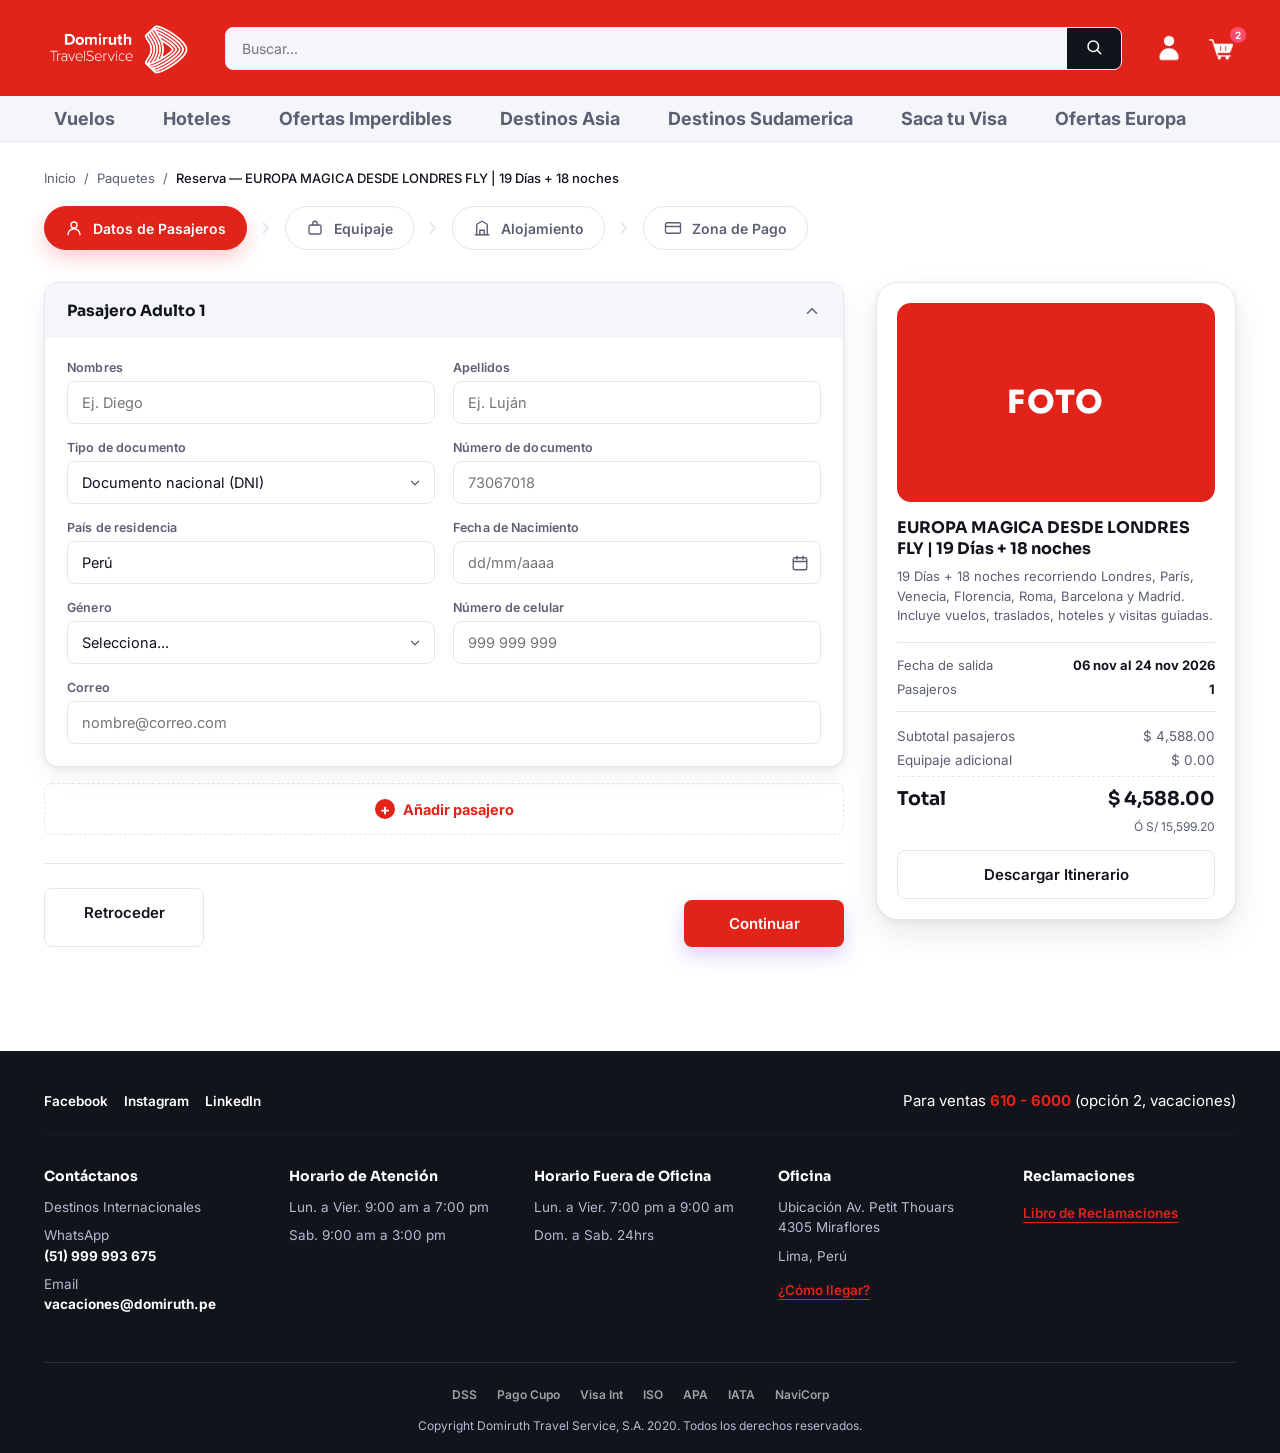
==== reserva.html @ 1df02841 "Actualización del diseño de paquetes" ====
<!DOCTYPE html>
<html lang="es">
<head>
<meta charset="UTF-8">
<meta name="viewport" content="width=device-width, initial-scale=1.0">
<title>Reserva tu viaje | Domiruth Travel Service</title>
<link rel="preconnect" href="https://fonts.googleapis.com">
<link href="https://fonts.googleapis.com/css2?family=Sora:wght@400;600;700;800&family=Inter:wght@400;500;600&family=JetBrains+Mono:wght@400;500;600&display=swap" rel="stylesheet">
<link rel="stylesheet" href="styles.css">
<link rel="stylesheet" href="reserva.css">
</head>
<body>

<!-- ============ HEADER ============ -->
<header class="site-header">

  <div class="header-main">
    <div class="container header-main__inner">
      <a href="index.html" class="logo">
        <img src="img/LOGOS-02.png" alt="Logo">
      </a>
      <div class="search-bar">
        <input type="text" placeholder="Buscar...">
        <button aria-label="Buscar"><svg width="18" height="18" viewBox="0 0 24 24" fill="none"><circle cx="11" cy="11" r="7" stroke="currentColor" stroke-width="2"/><path d="M21 21l-4.3-4.3" stroke="currentColor" stroke-width="2" stroke-linecap="round"/></svg></button>
      </div>
      <button class="mobile-menu-btn" id="mobileMenuBtn"><span></span><span></span><span></span></button>
      <div class="header-actions show-desktop">
        <a href="#" class="header-icon">
          <img src="img/icono-02.png" alt="Ingresar" class="custom-icon">
        </a>
        <a href="#" class="header-icon header-icon--cart">
          <img src="img/icono-03.png" alt="Carrito" class="custom-icon">
          <span class="cart-count" id="headerCartCount">2</span>
        </a>
      </div>
    </div>
  </div>

  <nav class="main-nav" id="mainNav">
    <div class="container main-nav__inner">
      <div class="mobile-only mobile-user-actions">
         <a href="#">Ingresar</a>
         <a href="#">Carrito (2)</a>
      </div>
      <a href="index.html#" class="nav-btn">Vuelos</a>
      <a href="index.html#" class="nav-btn">Hoteles</a>
      <a href="index.html#" class="nav-btn">Ofertas Imperdibles</a>
      <a href="index.html#" class="nav-btn">Destinos Asia</a>
      <a href="index.html#" class="nav-btn">Destinos Sudamerica</a>
      <a href="index.html#" class="nav-btn">Saca tu Visa</a>
      <a href="index.html#" class="nav-btn nav-highlight">Ofertas Europa</a>
    </div>
  </nav>
</header>

<main class="container reserva-page">

  <!-- ============ BREADCRUMB ============ -->
  <nav class="breadcrumb" aria-label="Ruta de navegación">
    <a href="index.html">Inicio</a>
    <span>/</span>
    <a href="index.html">Paquetes</a>
    <span>/</span>
    <span class="breadcrumb__current" id="breadcrumbTitle">Reserva tu viaje</span>
  </nav>

  <!-- ============ STEPPER ============ -->
  <div class="reserva-stepper" id="reservaStepper">
    <button class="stepper-item is-active" type="button" data-step="1">
      <span class="stepper-icon">
        <svg viewBox="0 0 24 24" fill="none" stroke="currentColor" stroke-width="1.8" stroke-linecap="round" stroke-linejoin="round"><circle cx="12" cy="8" r="4"></circle><path d="M4 21c0-4.4 3.6-8 8-8s8 3.6 8 8"></path></svg>
      </span>
      <span class="stepper-label">Datos de Pasajeros</span>
    </button>
    <span class="stepper-arrow" aria-hidden="true">
      <svg viewBox="0 0 24 24" fill="none" stroke="currentColor" stroke-width="2.5" stroke-linecap="round" stroke-linejoin="round"><polyline points="9 6 15 12 9 18"></polyline></svg>
    </span>
    <button class="stepper-item" type="button" data-step="2">
      <span class="stepper-icon">
        <svg viewBox="0 0 24 24" fill="none" stroke="currentColor" stroke-width="1.8" stroke-linecap="round" stroke-linejoin="round"><rect x="4" y="8" width="16" height="12" rx="2"></rect><path d="M9 8V6a3 3 0 0 1 6 0v2"></path></svg>
      </span>
      <span class="stepper-label">Equipaje</span>
    </button>
    <span class="stepper-arrow" aria-hidden="true">
      <svg viewBox="0 0 24 24" fill="none" stroke="currentColor" stroke-width="2.5" stroke-linecap="round" stroke-linejoin="round"><polyline points="9 6 15 12 9 18"></polyline></svg>
    </span>
    <button class="stepper-item" type="button" data-step="3">
      <span class="stepper-icon">
        <svg viewBox="0 0 24 24" fill="none" stroke="currentColor" stroke-width="1.8" stroke-linecap="round" stroke-linejoin="round"><path d="M3 21h18"></path><path d="M5 21V7l7-4 7 4v14"></path><path d="M9 21v-6h6v6"></path></svg>
      </span>
      <span class="stepper-label">Alojamiento</span>
    </button>
    <span class="stepper-arrow" aria-hidden="true">
      <svg viewBox="0 0 24 24" fill="none" stroke="currentColor" stroke-width="2.5" stroke-linecap="round" stroke-linejoin="round"><polyline points="9 6 15 12 9 18"></polyline></svg>
    </span>
    <button class="stepper-item" type="button" data-step="4">
      <span class="stepper-icon">
        <svg viewBox="0 0 24 24" fill="none" stroke="currentColor" stroke-width="1.8" stroke-linecap="round" stroke-linejoin="round"><rect x="2" y="5" width="20" height="14" rx="2"></rect><path d="M2 10h20"></path></svg>
      </span>
      <span class="stepper-label">Zona de Pago</span>
    </button>
  </div>

  <!-- ============ CONTENIDO RESERVA ============ -->
  <div class="reserva-layout">

    <!-- ---------- COLUMNA IZQUIERDA: PASOS ---------- -->
    <div class="reserva-main">

      <!-- PASO 1: DATOS DE PASAJEROS -->
      <section class="reserva-step is-active" data-step-panel="1">

        <div class="passenger-list" id="passengerList">
          <!-- Los bloques de pasajero se generan/clonan por JS a partir de esta plantilla -->
          <div class="passenger-accordion is-open" data-passenger-index="1">
            <button class="passenger-accordion__header" type="button" data-passenger-toggle>
              <span class="passenger-accordion__title">Pasajero Adulto 1</span>
              <svg class="passenger-accordion__chevron" width="18" height="18" viewBox="0 0 24 24" fill="none"><path d="M6 9l6 6 6-6" stroke="currentColor" stroke-width="2" stroke-linecap="round" stroke-linejoin="round"/></svg>
            </button>
            <div class="passenger-accordion__body">
              <div class="form-grid">
                <div class="form-field">
                  <label>Nombres</label>
                  <input type="text" name="nombres" placeholder="Ej. Diego" required>
                </div>
                <div class="form-field">
                  <label>Apellidos</label>
                  <input type="text" name="apellidos" placeholder="Ej. Luján" required>
                </div>
                <div class="form-field">
                  <label>Tipo de documento</label>
                  <select name="tipoDocumento">
                    <option value="dni">Documento nacional (DNI)</option>
                    <option value="ce">Carné de extranjería</option>
                    <option value="pasaporte">Pasaporte</option>
                  </select>
                </div>
                <div class="form-field">
                  <label>Número de documento</label>
                  <input type="text" name="numeroDocumento" placeholder="73067018" required>
                </div>
                <div class="form-field">
                  <label>País de residencia</label>
                  <input type="text" name="paisResidencia" placeholder="Perú" value="Perú" required>
                </div>
                <div class="form-field form-field--date">
                  <label>Fecha de Nacimiento</label>
                  <div class="date-input-wrap" data-datepicker>
                    <input type="text" name="fechaNacimiento" class="date-input" placeholder="dd/mm/aaaa" autocomplete="off" readonly>
                    <button type="button" class="date-input__icon" aria-label="Abrir calendario">
                      <svg viewBox="0 0 24 24" fill="none" stroke="currentColor" stroke-width="1.8" stroke-linecap="round" stroke-linejoin="round"><rect x="3" y="5" width="18" height="16" rx="2"></rect><line x1="16" y1="3" x2="16" y2="7"></line><line x1="8" y1="3" x2="8" y2="7"></line><line x1="3" y1="10" x2="21" y2="10"></line></svg>
                    </button>
                  </div>
                </div>
                <div class="form-field">
                  <label>Género</label>
                  <select name="genero">
                    <option value="">Selecciona...</option>
                    <option value="hombre">Hombre</option>
                    <option value="mujer">Mujer</option>
                  </select>
                </div>
                <div class="form-field">
                  <label>Número de celular</label>
                  <input type="tel" name="celular" placeholder="999 999 999">
                </div>
                <div class="form-field form-field--full">
                  <label>Correo</label>
                  <input type="email" name="correo" placeholder="nombre@correo.com" required>
                </div>
              </div>
            </div>
          </div>
        </div>

        <button class="add-passenger-btn" type="button" id="addPassengerBtn">
          <span class="add-passenger-btn__icon">+</span> Añadir pasajero
        </button>

        <div class="reserva-actions">
          <a href="index.html" class="btn btn--outline" id="step1Back">Retroceder</a>
          <button class="btn btn--secondary" type="button" data-go-next="2">Continuar</button>
        </div>
      </section>

      <!-- PASO 2: EQUIPAJE -->
      <section class="reserva-step" data-step-panel="2">
        <p class="step-intro">Elige el equipaje que llevará cada pasajero. Puedes seleccionar una sola opción por pasajero.</p>

        <div class="luggage-tabs" id="luggageTabs"></div>

        <div class="luggage-grid" id="luggageGrid">
          <button class="luggage-card" type="button" data-luggage-id="mano" data-price="0">
            <span class="luggage-card__icon">
              <svg viewBox="0 0 24 24" fill="none" stroke="currentColor" stroke-width="1.6" stroke-linecap="round" stroke-linejoin="round"><rect x="6" y="8" width="12" height="13" rx="1.5"></rect><path d="M9.5 8V6a2.5 2.5 0 0 1 5 0v2"></path><line x1="10" y1="12" x2="10" y2="17"></line><line x1="14" y1="12" x2="14" y2="17"></line></svg>
            </span>
            <span class="luggage-card__title">Equipaje 1<br>Personal</span>
            <span class="luggage-card__desc">1 bolso o mochila pequeña · 40x30x15 cm · debajo del asiento</span>
            <span class="luggage-card__price">Incluido</span>
            <span class="luggage-card__cta">Seleccionar</span>
          </button>

          <button class="luggage-card" type="button" data-luggage-id="cabina" data-price="45">
            <span class="luggage-card__icon">
              <svg viewBox="0 0 24 24" fill="none" stroke="currentColor" stroke-width="1.6" stroke-linecap="round" stroke-linejoin="round"><rect x="5" y="6" width="14" height="16" rx="2"></rect><path d="M9 6V4.5A1.5 1.5 0 0 1 10.5 3h3A1.5 1.5 0 0 1 15 4.5V6"></path><line x1="5" y1="12" x2="19" y2="12"></line></svg>
            </span>
            <span class="luggage-card__title">Equipaje 2<br>En cabina</span>
            <span class="luggage-card__desc">1 maleta de cabina · hasta 8 kg · 55x35x25 cm</span>
            <span class="luggage-card__price">USD 45.00</span>
            <span class="luggage-card__cta">Seleccionar</span>
          </button>

          <button class="luggage-card" type="button" data-luggage-id="facturado" data-price="80">
            <span class="luggage-card__icon">
              <svg viewBox="0 0 24 24" fill="none" stroke="currentColor" stroke-width="1.6" stroke-linecap="round" stroke-linejoin="round"><rect x="4" y="7" width="16" height="15" rx="2"></rect><path d="M9 7V5a2 2 0 0 1 2-2h2a2 2 0 0 1 2 2v2"></path><line x1="4" y1="13" x2="20" y2="13"></line><line x1="10" y1="16" x2="14" y2="16"></line></svg>
            </span>
            <span class="luggage-card__title">Equipaje 3<br>Facturado</span>
            <span class="luggage-card__desc">1 maleta facturada · hasta 23 kg</span>
            <span class="luggage-card__price">USD 80.00</span>
            <span class="luggage-card__cta">Seleccionar</span>
          </button>
        </div>

        <div class="reserva-actions">
          <button class="btn btn--outline" type="button" data-go-next="1">Retroceder</button>
          <button class="btn btn--secondary" type="button" data-go-next="3">Continuar</button>
        </div>
      </section>

      <!-- PASO 3: ALOJAMIENTO -->
      <section class="reserva-step" data-step-panel="3">
        <p class="step-intro">Alojamiento incluido en tu paquete. Estos son los hoteles previstos para tu itinerario.</p>

        <div class="hotel-tabs" id="hotelTabs">
          <button class="hotel-tab is-active" type="button" data-hotel-tab="espana">España</button>
          <button class="hotel-tab" type="button" data-hotel-tab="francia">Francia</button>
        </div>

        <div class="hotel-grid" data-hotel-panel="espana">
          <article class="hotel-card">
            <div class="hotel-card__img"><img src="img/PAQUETE/Londres.jpg" alt="Hotel Encanto Londres" onerror="this.style.display='none'"></div>
            <div class="hotel-card__body">
              <span class="badge badge--oc">BARCELONA</span>
              <p class="hotel-card__stars">Hotel ✰✰✰✰</p>
              <h4>Hotel Encanto Londres</h4>
              <p>Ubicación céntrica cerca de las principales estaciones, ideal para moverse a pie por la ciudad.</p>
              <span class="hotel-card__nights">4 días y 3 noches</span>
            </div>
          </article>
          <article class="hotel-card">
            <div class="hotel-card__img"><img src="img/PAQUETE/paris.jpg" alt="Hotel Encanto París" onerror="this.style.display='none'"></div>
            <div class="hotel-card__body">
              <span class="badge badge--oc">MADRID</span>
              <p class="hotel-card__stars">Hotel ✰✰✰✰</p>
              <h4>Hotel Encanto París</h4>
              <p>A pocos minutos del Sena, con atención personalizada y ambiente clásico parisino.</p>
              <span class="hotel-card__nights">4 días y 3 noches</span>
            </div>
          </article>
          <article class="hotel-card">
            <div class="hotel-card__img"><img src="img/PAQUETE/venecia.jpg" alt="Hotel Encanto Venecia" onerror="this.style.display='none'"></div>
            <div class="hotel-card__body">
              <span class="badge badge--oc">FLORENCIA</span>
              <p class="hotel-card__stars">Hotel ✰✰✰✰</p>
              <h4>Hotel Encanto Venecia</h4>
              <p>Alojamiento con encanto veneciano, próximo a los principales canales y vaporettos.</p>
              <span class="hotel-card__nights">4 días y 3 noches</span>
            </div>
          </article>
          <article class="hotel-card">
            <div class="hotel-card__img"><img src="img/PAQUETE/roma.jpg" alt="Hotel Encanto Roma" onerror="this.style.display='none'"></div>
            <div class="hotel-card__body">
              <span class="badge badge--oc">PALMAS</span>
              <p class="hotel-card__stars">Hotel ✰✰✰✰</p>
              <h4>Hotel Encanto Roma</h4>
              <p>Ubicación céntrica cercana a los sitios históricos, con atención cálida y personalizada.</p>
              <span class="hotel-card__nights">4 días y 3 noches</span>
            </div>
          </article>
        </div>

        <div class="hotel-grid" data-hotel-panel="francia" hidden>
          <article class="hotel-card">
            <div class="hotel-card__img"><img src="img/PAQUETE/Londres3.jpg" alt="Hotel Superior Londres" onerror="this.style.display='none'"></div>
            <div class="hotel-card__body">
              <span class="badge badge--teal">PARIS</span>
              <p class="hotel-card__stars">Hotel ✰✰✰✰</p>
              <h4>Hotel Superior Londres</h4>
              <p>Hotel boutique con mejores vistas y comodidades superiores en el centro de la ciudad.</p>
              <span class="hotel-card__nights">4 días y 3 noches</span>
            </div>
          </article>
          <article class="hotel-card">
            <div class="hotel-card__img"><img src="img/PAQUETE/paris2.jpg" alt="Hotel Superior París" onerror="this.style.display='none'"></div>
            <div class="hotel-card__body">
              <span class="badge badge--teal">PARIS</span>
              <p class="hotel-card__stars">Hotel ✰✰✰✰</p>
              <h4>Hotel Superior París</h4>
              <p>Mayores comodidades y ubicación privilegiada cerca de los principales atractivos.</p>
              <span class="hotel-card__nights">4 días y 3 noches</span>
            </div>
          </article>
          <article class="hotel-card">
            <div class="hotel-card__img"><img src="img/PAQUETE/venecia-2.jpg" alt="Hotel Superior Venecia" onerror="this.style.display='none'"></div>
            <div class="hotel-card__body">
              <span class="badge badge--teal">PARIS</span>
              <p class="hotel-card__stars">Hotel ✰✰✰✰</p>
              <h4>Hotel Superior Venecia</h4>
              <p>Hotel boutique de 4-5 estrellas con vistas privilegiadas sobre los canales.</p>
              <span class="hotel-card__nights">4 días y 3 noches</span>
            </div>
          </article>
          <article class="hotel-card">
            <div class="hotel-card__img"><img src="img/PAQUETE/roma2.jpg" alt="Hotel Superior Roma" onerror="this.style.display='none'"></div>
            <div class="hotel-card__body">
              <span class="badge badge--teal">PARIS</span>
              <p class="hotel-card__stars">Hotel ✰✰✰✰</p>
              <h4>Hotel Superior Roma</h4>
              <p>Comodidades superiores y excelente ubicación cerca de los sitios más emblemáticos.</p>
              <span class="hotel-card__nights">4 días y 3 noches</span>
            </div>
          </article>
        </div>

        <div class="reserva-actions">
          <button class="btn btn--outline" type="button" data-go-next="2">Retroceder</button>
          <button class="btn btn--secondary" type="button" data-go-next="4">Continuar</button>
        </div>
      </section>

      <!-- PASO 4: ZONA DE PAGO -->
      <section class="reserva-step" data-step-panel="4">

        <div class="billing-box">
          <h3 class="pago-section__title">
            <svg viewBox="0 0 24 24" fill="none" stroke="currentColor" stroke-width="1.6" stroke-linecap="round" stroke-linejoin="round"><path d="M7 3h8l5 5v13H7z"></path><path d="M15 3v5h5"></path><line x1="9" y1="13" x2="17" y2="13"></line><line x1="9" y1="17" x2="14" y2="17"></line></svg>
            Facturación e impuestos
          </h3>

          <label class="billing-option is-active" data-billing-option="boleta">
            <span class="billing-option__head">
              <span class="billing-option__radio"></span>
              <input type="radio" name="billing" value="boleta" checked>
              <strong>Boleta</strong>
            </span>
            <span class="billing-option__fields">
              <span class="form-field">
                <label>Tipo de documento</label>
                <select name="boletaTipoDoc">
                  <option value="dni">DNI</option>
                  <option value="ce">Carné de extranjería</option>
                </select>
              </span>
              <span class="form-field">
                <label>DNI</label>
                <input type="text" name="boletaDni" placeholder="73067018">
              </span>
            </span>
          </label>

          <label class="billing-option" data-billing-option="factura">
            <span class="billing-option__head">
              <span class="billing-option__radio"></span>
              <input type="radio" name="billing" value="factura">
              <strong>Factura</strong>
            </span>
            <span class="billing-option__fields">
              <span class="form-field">
                <label>RUC</label>
                <input type="text" name="ruc" placeholder="20123456789">
              </span>
              <span class="form-field">
                <label>Nombre de la empresa</label>
                <input type="text" name="razonSocial" placeholder="Nombre de la empresa">
              </span>
            </span>
          </label>
        </div>

        <div class="card-box">
          <h3 class="pago-section__title">
            <svg viewBox="0 0 24 24" fill="none" stroke="currentColor" stroke-width="1.6" stroke-linecap="round" stroke-linejoin="round"><rect x="2" y="5" width="20" height="14" rx="2"></rect><path d="M2 10h20"></path></svg>
            Datos de la tarjeta
          </h3>
          <div class="card-box__notice">
            <svg viewBox="0 0 24 24" fill="none" stroke="currentColor" stroke-width="1.8"><circle cx="12" cy="12" r="9"></circle><line x1="12" y1="11" x2="12" y2="16"></line><circle cx="12" cy="8" r="0.6" fill="currentColor"></circle></svg>
            <span>Activa compras por internet en la app de tu banco o llamando al teléfono que está en la tarjeta.</span>
          </div>

          <div class="form-field">
            <label>Número de tarjeta</label>
            <div class="card-number-wrap">
              <input type="text" name="numeroTarjeta" placeholder="0000 0000 0000 0000" inputmode="numeric" maxlength="19">
              <svg viewBox="0 0 24 24" fill="none" stroke="currentColor" stroke-width="1.6"><rect x="2" y="5" width="20" height="14" rx="2"></rect><line x1="2" y1="10" x2="22" y2="10"></line></svg>
            </div>
          </div>
          <div class="form-field">
            <label>Nombre del titular</label>
            <input type="text" name="nombreTitular" placeholder="Ej.: María López">
            <span class="field-hint">Como aparece en la tarjeta.</span>
          </div>
          <div class="form-grid form-grid--2">
            <div class="form-field">
              <label>Vencimiento</label>
              <input type="text" name="vencimiento" placeholder="MM/AA" maxlength="5">
            </div>
            <div class="form-field">
              <label>Código de seguridad</label>
              <input type="text" name="cvv" placeholder="000" inputmode="numeric" maxlength="4">
            </div>
          </div>
          <div class="form-field">
            <label>Documento del titular</label>
            <div class="doc-titular-wrap">
              <select name="docTitularTipo">
                <option value="dni">DNI</option>
                <option value="ce">CE</option>
                <option value="pasaporte">Pasaporte</option>
              </select>
              <input type="text" name="docTitularNumero" placeholder="00.000.000">
            </div>
          </div>
        </div>

        <div class="reserva-actions">
          <button class="btn btn--outline" type="button" data-go-next="3">Retroceder</button>
          <button class="btn btn--secondary" type="button" id="payBtn">Pagar</button>
        </div>
      </section>

    </div>

    <!-- ---------- COLUMNA DERECHA: RESUMEN ---------- -->
    <aside class="reserva-summary">
      <div class="summary-card" id="summaryCard">

        <!-- Este botón sólo es visible en móvil (ver reserva.css). En escritorio el resumen se ve siempre completo. -->
        <button class="package-details__toggle" type="button" id="packageDetailsToggle" aria-expanded="false" aria-controls="packageDetailsBody">
          <span>Detalles del paquete</span>
          <svg class="package-details__chevron" width="16" height="16" viewBox="0 0 24 24" fill="none"><path d="M6 9l6 6 6-6" stroke="currentColor" stroke-width="2.4" stroke-linecap="round" stroke-linejoin="round"/></svg>
        </button>

        <div class="package-details__body" id="packageDetailsBody">
          <div class="summary-card__img" id="summaryImg">FOTO</div>
          <h3 class="summary-card__title" id="summaryTitle">EUROPA MAGICA DESDE LONDRES FLY</h3>
          <p class="summary-card__desc">19 Días + 18 noches recorriendo Londres, París, Venecia, Florencia, Roma, Barcelona y Madrid. Incluye vuelos, traslados, hoteles y visitas guiadas.</p>

          <ul class="summary-card__meta">
            <li><span>Fecha de salida</span><strong id="summaryDates">06 nov al 24 nov 2026</strong></li>
            <li><span>Pasajeros</span><strong id="summaryPax">1</strong></li>
          </ul>

          <div class="summary-card__price">
            <div class="summary-card__row">
              <span>Subtotal pasajeros</span>
              <span id="summarySubtotal">$ 4,588.00</span>
            </div>
            <div class="summary-card__row" id="summaryLuggageRow" hidden>
              <span>Equipaje adicional</span>
              <span id="summaryLuggage">$ 0.00</span>
            </div>
            <div class="summary-card__row summary-card__row--total">
              <span>Total</span>
              <span id="summaryTotal">$ 4,588.00</span>
            </div>
            <p class="summary-card__note">Ó S/ <span id="summaryTotalPEN">15,599.20</span></p>
          </div>

          <button class="btn btn--outline btn--full" type="button" id="downloadItineraryBtn">Descargar Itinerario</button>
        </div>
      </div>
    </aside>
  </div>

</main>

<!-- ============ FOOTER ============ -->
<footer class="site-footer">
</footer>
<footer class="site-footer domiruth-footer">
  <div class="container">

    <div class="domiruth-footer__top">
      <div class="domiruth-footer__social">
        <a href="#">Facebook</a>
        <a href="#">Instagram</a>
        <a href="#">LinkedIn</a>
      </div>
      <div class="domiruth-footer__sales">
        Para ventas <strong>610 - 6000</strong> (opción 2, vacaciones)
      </div>
    </div>

    <div class="domiruth-footer__grid">
      <div class="domiruth-col">
        <h4>Contáctanos</h4>
        <p>Destinos Internacionales</p>
        <p>WhatsApp<br><strong>(51) 999 993 675</strong></p>
        <p>Email<br><strong>vacaciones@domiruth.pe</strong></p>
      </div>

      <div class="domiruth-col">
        <h4>Horario de Atención</h4>
        <p>Lun. a Vier. 9:00 am a 7:00 pm</p>
        <p>Sab. 9:00 am a 3:00 pm</p>
      </div>

      <div class="domiruth-col">
        <h4>Horario Fuera de Oficina</h4>
        <p>Lun. a Vier. 7:00 pm a 9:00 am</p>
        <p>Dom. a Sab. 24hrs</p>
      </div>

      <div class="domiruth-col">
        <h4>Oficina</h4>
        <p>Ubicación Av. Petit Thouars 4305 Miraflores</p>
        <p>Lima, Perú</p>
        <a href="#" class="domiruth-link">¿Cómo llegar?</a>
      </div>

      <div class="domiruth-col">
        <h4>Reclamaciones</h4>
        <a href="#" class="domiruth-link">Libro de Reclamaciones</a>
      </div>
    </div>

    <div class="domiruth-footer__bottom">
      <div class="domiruth-brands">
        <span>DSS</span>
        <span>Pago Cupo</span>
        <span>Visa Int</span>
        <span>ISO</span>
        <span>APA</span>
        <span>IATA</span>
        <span>NaviCorp</span>
      </div>
      <p class="domiruth-copy">Copyright Domiruth Travel Service, S.A. 2020. Todos los derechos reservados.</p>
    </div>
  </div>
</footer>

<!-- ============ MODAL DE ÉXITO ============ -->
<div class="success-modal-overlay" id="successModalOverlay">
  <div class="success-modal" role="dialog" aria-modal="true" aria-labelledby="successModalTitle">
    <div class="success-modal__icon">
      <svg viewBox="0 0 24 24" fill="none" stroke="currentColor" stroke-width="2.2" stroke-linecap="round" stroke-linejoin="round"><circle cx="12" cy="12" r="10"></circle><polyline points="8 12.5 11 15.5 16 9"></polyline></svg>
    </div>
    <h3 id="successModalTitle">¡Reserva realizada con éxito!</h3>
    <p>Hemos recibido tu solicitud de reserva correctamente. En breve recibirás un correo con el resumen de tu compra y los siguientes pasos.</p>
    <button class="btn btn--secondary" type="button" id="successModalClose">Volver al inicio</button>
  </div>
</div>

<script src="reserva.js"></script>
</body>
</html>
---- styles.css ----
/* =========================================================
   TOKENS
   ========================================================= */
:root{
  --bg:            #FFFFFF;
  --bg-soft:       #F5F6FA;
  --bg-soft-2:     #EEF0FA;
  --ink:           #12141C;
  --ink-soft:      #5B5F72;
  --line:          #E5E7EF;
  --accent:        #E2231A;   /* violeta eléctrico — precio, CTA, acentos */
  --accent-dark:   #c21d14;
  --accent-soft:   #EFECFE;
  --teal:          #00C2A8;   /* stock / éxito */
  --teal-soft:     #E2F9F5;
  --coral:         #FF4D6D;   /* descuentos / badges */

  --font-display: 'Sora', sans-serif;
  --font-body:    'Inter', sans-serif;
  --font-mono:    'JetBrains Mono', monospace;

  --radius-sm: 8px;
  --radius-md: 14px;
  --radius-lg: 22px;
  --shadow-card: 0 1px 2px rgba(18,20,28,.04), 0 8px 24px rgba(18,20,28,.06);
  @font-face {
  font-family: 'Proxima Nova';
  src: url('fonts/ProximaNova-Bold.woff2') format('woff2'),
       url('fonts/ProximaNova-Bold.woff') format('woff');
  font-weight: 700; /* 700 equivale a Bold */
  font-style: normal;
  font-display: swap;
}
}

*{ box-sizing: border-box; }
html { 
  scroll-behavior: smooth; 
  overflow-x: hidden; 
}
body {
  margin: 0;
  padding: 0;
  width: 100%;
  overflow-x: hidden;
  font-family: var(--font-body);
  color: var(--ink);
  background: var(--bg);
  -webkit-font-smoothing: antialiased;
}
img{ max-width:100%; display:block; }
a{ color:inherit; text-decoration:none; }
button{ font-family:inherit; cursor:pointer; }

.container{
  width:100%;
  max-width: 1240px;
  margin: 0 auto;
  padding: 0 24px;
}

:focus-visible{
  outline: 2px solid var(--accent);
  outline-offset: 2px;
}

.section-title{
  font-family: var(--font-display);
  font-weight: 700;
  font-size: clamp(22px, 2.4vw, 28px);
  margin: 0 0 24px;
  letter-spacing: -0.01em;
}

.btn{
  border: none;
  border-radius: var(--radius-sm);
  padding: 14px 22px;
  font-weight: 600;
  font-size: 15px;
  transition: transform .15s ease, background .15s ease, box-shadow .15s ease;
}
.btn:active{ transform: translateY(1px); }
.btn--full{ width:100%; }
.btn--primary{
  background: var(--ink);
  color:#fff;
}
.btn--primary:hover{ background:#000; }
.btn--secondary{
  background: var(--accent);
  color:#fff;
  margin-top: 12px;
  box-shadow: 0 8px 20px rgba(108,92,231,.28);
}
.btn--secondary:hover{ background: var(--accent-dark); }
.btn--outline{
  background: #fff;
  color: var(--ink);
  border: 1.5px solid var(--line);
}
.btn--outline:hover{ border-color: var(--accent); color: var(--accent); }

/* =========================================================
   HEADER
   ========================================================= */
.header-top{
  background: var(--ink);
  color: #C9CBE0;
  font-size: 12.5px;
}
.header-top__inner{
  display:flex; justify-content:space-between;
  padding: 8px 24px;
}
.header-top__inner strong{ color:#fff; }

.header-main{
  background-color: var(--accent); 
  border-bottom: none; }
.header-main__inner{
  display:flex; align-items:center; gap: 32px;
  padding: 18px 24px;
}
.logo{ display:flex; align-items:center; gap:8px; flex-shrink:0; }
.logo img {
  height: 60px; /* Aumenta este número a 40px, 45px o 50px hasta que tenga el tamaño que te guste */
  width: auto;  /* Esto asegura que la proporción se mantenga bien */
}
.logo__text{
  font-family: var(--font-display);
  font-weight: 700;
  font-size: 22px;
  color: var(--ink);
}
.logo__text em{ color: var(--accent); font-style: normal; }

.search-bar{
  flex:1;
  display:flex;
  background: var(--bg-soft);
  border-radius: var(--radius-sm);
  border: 1px solid var(--line);
  overflow:hidden;
}
.search-bar input{
  flex:1; border:none; background:transparent;
  padding: 12px 16px; font-size: 14px; font-family: inherit; color: var(--ink);
}
.search-bar input:focus{ outline:none; }
.search-bar button{
  background: var(--ink); color:#fff; border:none;
  padding: 0 18px;
}

.header-actions{ display:flex; align-items:center; gap: 22px; flex-shrink:0; }
.header-icon{
  display: flex; flex-direction: column; align-items: center; gap: 2px;
  font-size: 11.5px; color: #ffffff; 
  font-weight: 500;
  position: relative;
}
.header-icon:hover{ color: #ffffff; 
  opacity: 0.8; }
.header-icon--cart .cart-count{
  position:absolute; top:-6px; right:-10px;
  background: var(--coral); color:#fff;
  font-size: 10px; font-weight:700;
  width:16px; height:16px; border-radius:50%;
  display:flex; align-items:center; justify-content:center;
}

.main-nav{ 
  background: var(--bg-soft); /* Puedes cambiarlo a #ffffff si lo quieres totalmente blanco */
  border-bottom: 1px solid var(--line);
}
.main-nav__inner{
  display: flex; gap: 28px; padding: 12px 24px;
  font-size: 13.5px; font-weight: 600; 
  color: var(--ink-soft); /* Restauramos el color gris oscuro del texto */
  overflow-x: auto;
}
.main-nav__inner a:hover{ 
  color: var(--accent); /* Al pasar el mouse se vuelve rojo */
  opacity: 1;
}
.nav-highlight{ color: var(--coral) !important; }

/* Tamaño y ajuste de los nuevos iconos de imagen */
.custom-icon {
  width: 30px;  /* Ajusta este valor si quieres los iconos más grandes o pequeños */
  height: 30px;
  object-fit: contain;
}

/* Reposicionar la burbuja roja del carrito para que encaje con la imagen */
.header-icon--cart .cart-count {
  position: absolute;
  top: -6px; 
  right: -10px;
}

/* =========================================================
   BREADCRUMB
   ========================================================= */
.breadcrumb{
  display:flex; gap:8px; align-items:center;
  font-size: 13px; color: var(--ink-soft);
  margin: 20px 0;
  flex-wrap: wrap;
}
.breadcrumb a:hover{ color: var(--accent); }
.breadcrumb__current{ color: var(--ink); font-weight:500; }

/* =========================================================
   PRODUCTO PRINCIPAL
   ========================================================= */
.product{
  display:grid;
  grid-template-columns: 88px 1fr 460px;
  gap: 20px;
  margin-bottom: 40px;
}
.product__gallery{ display:contents; }

.gallery-thumbs-wrapper {
  display: flex;
  flex-direction: column;
  height: 650px; /* Controla la altura total de la zona izquierda */
  position: relative;
}

.gallery-thumbs {
  display: flex;
  flex-direction: column;
  gap: 10px;
  overflow-y: auto;
  scroll-behavior: smooth;
  scrollbar-width: none; /* Oculta scrollbar en Firefox */
  -ms-overflow-style: none; /* Oculta scrollbar en IE/Edge */
  padding: 38px 0; /* Espacio para que las flechas no tapen las fotos */
  flex: 1;
}
.gallery-thumbs::-webkit-scrollbar {
  display: none; /* Oculta scrollbar en Chrome/Safari */
}

.thumb {
  border: 1.5px solid var(--line);
  border-radius: var(--radius-sm);
  padding: 4px;
  background: #fff;
  overflow: hidden;
  flex-shrink: 0; /* Evita que las fotos se aplasten al haber muchas */
}
.thumb img { aspect-ratio: 1/1; object-fit: cover; border-radius: 6px; }
.thumb.is-active,
.thumb:hover { border-color: var(--accent); }

/* Estilo de las flechas de navegación */
.thumb-nav {
  position: absolute;
  left: 0; right: 0;
  height: 32px;
  background: rgba(255, 255, 255, 0.95);
  border: 1px solid var(--line);
  border-radius: var(--radius-sm);
  color: var(--ink-soft);
  display: flex; align-items: center; justify-content: center;
  z-index: 10;
  box-shadow: 0 4px 6px -1px rgba(0,0,0,0.05);
}
.thumb-nav:hover { color: var(--accent); border-color: var(--accent); background: #fff; }
.thumb-nav svg { width: 18px; height: 18px; }
.thumb-nav--up { top: 0; }
.thumb-nav--down { bottom: 0; }

.gallery-main {
  position: relative;
  background: var(--bg-soft);
  border-radius: var(--radius-lg);
  display: flex; 
  align-items: center; 
  justify-content: center;
  overflow: hidden;
  height: 650px; /* Reducimos y fijamos la altura de la imagen grande */
  cursor: zoom-in;
}

.gallery-main img {
  width: 100%;
  height: 100%;
  object-fit: cover; /* Hace que la imagen llene todo el espacio sin deformarse */
  transition: transform 0.1s ease-out; /* Transición suave para el zoom */
  transform-origin: center center;
}

/* Evitamos que el botón del zoom bloquee el movimiento del ratón */
.gallery-zoom {
  position: absolute; 
  top: 16px; 
  right: 16px;
  width: 36px; height: 36px; 
  border-radius: 50%;
  background: #fff; border: 1px solid var(--line);
  display: flex; align-items: center; justify-content: center;
  color: var(--ink-soft);
  pointer-events: none; /* Añadimos esto para que el hover pase a través del botón */
  z-index: 10;
}
.badge{
  position:absolute; top:18px; left:18px;
  font-family: var(--font-mono);
  font-size: 11px; font-weight:600; letter-spacing:.04em;
  padding: 6px 10px; border-radius: 999px;
  color:#fff;
}
.badge--oc{ background: var(--accent); }
.gallery-zoom{
  position:absolute; top:16px; right:16px;
  width:36px; height:36px; border-radius:50%;
  background:#fff; border:1px solid var(--line);
  display:flex; align-items:center; justify-content:center;
  color: var(--ink-soft);
}
.gallery-zoom:hover{ color: var(--accent); border-color: var(--accent); }

.product__info{ min-width:0; }
.product__brand{
  color: var(--accent); font-weight:600; font-size:13px;
  text-transform: uppercase; letter-spacing:.05em;
  margin: 0 0 6px;
}
.product__title{
  font-family: var(--font-display);
  font-size: clamp(20px, 2.4vw, 25px);
  line-height:1.3;
  margin: 0 0 12px;
  letter-spacing: -0.01em;
}
.product__meta{
  display:flex; align-items:center; gap:10px;
  font-size: 16px; color: var(--ink-soft);
  margin-bottom: 18px;
}
.stars{ color: #FFB100; letter-spacing:1px; }
.product__reviews-link:hover{ color: var(--accent); }
.divider-dot{ width:3px; height:3px; border-radius:50%; background: var(--line); }

.price-box{
  background: var(--bg-soft);
  border: 2px solid var(--line);
  border-radius: var(--radius-md);
  padding: 18px 20px;
  margin-bottom: 16px;
}
.price-box__cols{
  display:flex;
  align-items:stretch;
}
.price-box__col{
  flex: 1 1 0;
  min-width: 0;
}
.price-box__col--pen{
  border-left: 2px solid var(--line);
  padding-left: 18px;
  margin-left: 18px;
}
.price-box__col--pen .price-now{
  color: var(--ink);
}
.price-box__note{
  margin: 10px 0 0;
  font-size: 12px;
  color: var(--ink-soft);
}
.price-box__row{ display:flex; align-items:center; gap:10px; margin-bottom:4px; flex-wrap:wrap; }
.price-old {
  font-family: 'Proxima Nova', sans-serif;
  font-weight: 700;
  color: var(--ink-soft);
  text-decoration: line-through;
  font-size: 15px;
}
.price-badge{
  background: var(--coral); color:#fff;
  font-size: 11.5px; font-weight:700;
  padding: 2px 8px; border-radius: 6px;
}
.price-now {
  font-family: 'Proxima Nova', sans-serif;
  font-weight: 700;
  font-size: 36px;
  color: var(--accent-dark);
  line-height: 1.1;
  white-space: nowrap;
}
.price-now small{ font-size:18px; font-weight:500; }
.price-now--sm{ font-size:20px; }
.price-now--sm small{ font-size:12px; }
.price-installments{ margin: 8px 0 0; font-size: 13.5px; color: var(--ink-soft); }

.stock-row{
  display:flex; align-items:center; gap:8px;
  font-size: 14px; margin-bottom: 20px;
}
.stock-dot{
  width:9px; height:9px; border-radius:50%;
  background: var(--teal);
  box-shadow: 0 0 0 4px var(--teal-soft);
}

.qty-buy-row{ display:flex; align-items:center; gap:12px; margin-bottom:0; }
.qty-label{
  font-family: var(--font-body);
  font-size: 14.5px;
  font-weight: 600;
  color: var(--ink-soft);
}
.qty-selector{
  display:flex; align-items:center;
  border: 1.5px solid var(--line); border-radius: var(--radius-sm);
  overflow:hidden; flex-shrink:0;
}
.qty-selector button{
  background:#fff; border:none; width:38px; height:52px;
  font-size:18px; color: var(--ink-soft);
}
.qty-selector button:hover{ background: var(--bg-soft); color: var(--accent); }
.qty-selector input{
  width: 44px; text-align:center; border:none; border-left:1px solid var(--line); border-right:1px solid var(--line);
  height: 52px; font-family: var(--font-mono); font-size:15px;
-moz-: textfield;
}
.qty-selector input::-webkit-outer-spin-button,
.qty-selector input::-webkit-inner-spin-button{ -webkit-appearance:none; margin:0; }

.quick-specs{
  list-style:none; margin: 22px 0; padding: 18px 0 0;
  border-top: 1px dashed var(--line);
  display:grid; grid-template-columns: 1fr 1fr; gap: 10px 16px;
}
.quick-specs li{ display:flex; flex-direction:column; font-size: 13.5px; }
.quick-specs span{ color: var(--ink-soft); }
.quick-specs strong{ font-weight:600; }

.payment-methods p{ font-size:13px; color: var(--ink-soft); margin: 0 0 10px; font-weight:600; }
.payment-icons{ display:flex; flex-wrap:wrap; gap:10px; }
.payment-icons img{
  height: 24px; padding: 6px 10px;
  border: 1px solid var(--line); border-radius: 6px;
  background:#fff;
}
.payment-icons--large img{ height:28px; padding:8px 12px; }

.trust-badges{ margin-top: 22px; display:flex; flex-direction:column; gap:10px; }
.trust-badge{
  display:flex; align-items:center; gap:10px;
  font-size: 13.5px; color: var(--ink-soft);
}
.trust-badge svg{ color: var(--accent); flex-shrink:0; }

/* =========================================================
   DIVISOR "CIRCUITO" — elemento distintivo de la página
   ========================================================= */
.circuit-divider{
  color: var(--line);
  margin: 8px 0 44px;
}
.circuit-divider svg{ width:100%; height:24px; display:block; }

/* =========================================================
   ESPECIFICACIONES
   ========================================================= */
.specs{ margin-bottom: 56px; }
.specs__grid{
  display:grid; grid-template-columns: 1.4fr 1fr; gap: 28px;
  align-items:start;
}
.specs-table{
  width:100%; border-collapse: collapse;
  border: 1px solid var(--line); border-radius: var(--radius-md);
  overflow:hidden;
  font-size: 14px;
}
.specs-table tr:nth-child(even){ background: var(--bg-soft); }
.specs-table th, .specs-table td{
  text-align:left; padding: 12px 18px; font-weight:400;
}
.specs-table th{
  color: var(--ink-soft); font-weight:600; width: 46%;
}
.specs-table td{ font-family: var(--font-mono); font-size:13.5px; }

.specs__note{
  background: var(--accent-soft);
  border-radius: var(--radius-md);
  padding: 24px;
}
.specs__note h3{
  font-family: var(--font-display); margin:0 0 10px; font-size:17px;
}
.specs__note p{ margin:0; color: var(--ink-soft); font-size:14px; line-height:1.7; }

/* =========================================================
   MEDIOS DE PAGO Y ENVÍO
   ========================================================= */
.payment-shipping{ margin-bottom: 56px; }
.payment-shipping__grid{
  display:grid; grid-template-columns: 1fr 1fr; gap: 20px;
}
.ps-card{
  background: var(--bg-soft);
  border: 1px solid var(--line);
  border-radius: var(--radius-md);
  padding: 26px;
}
.ps-card h3{
  font-family: var(--font-display); font-size:16px; margin:0 0 16px;
}
.ps-card p{ color: var(--ink-soft); font-size: 13.5px; margin: 16px 0 0; }
.ps-list{ list-style:none; margin:0; padding:0; display:flex; flex-direction:column; gap:10px; }
.ps-list li{
  font-size: 14px; color: var(--ink-soft);
  padding-left: 20px; position:relative;
}
.ps-list li::before{
  content:"";
  position:absolute; left:0; top:7px;
  width:8px; height:8px; border-radius:2px;
  background: var(--teal);
}

/* =========================================================
   PRODUCTOS RELACIONADOS
   ========================================================= */
.related{ margin-bottom: 64px; }
.related__grid{
  display:grid; grid-template-columns: repeat(4, 1fr); gap: 20px;
}
.product-card{
  border: 1px solid var(--line);
  border-radius: var(--radius-md);
  padding: 16px;
  background:#fff;
  transition: box-shadow .15s ease, transform .15s ease;
}
.product-card:hover{ box-shadow: var(--shadow-card); transform: translateY(-2px); }
.product-card__img{
  background: var(--bg-soft);
  border-radius: var(--radius-sm);
  aspect-ratio: 1/1;
  display:flex; align-items:center; justify-content:center;
  overflow:hidden;
  margin-bottom: 14px;
}
.product-card__img img{ object-fit: contain; height:100%; }
.product-card__brand{ font-size:11.5px; color: var(--accent); font-weight:600; text-transform:uppercase; letter-spacing:.04em; margin:0 0 4px; }
.product-card__title{
  font-family: var(--font-display); font-size: 14.5px; font-weight:600;
  line-height:1.4; margin: 0 0 12px; min-height: 40px;
}
.product-card__price{ margin-bottom: 14px; }

/* =========================================================
   FOOTER (DOMIRUTH)
   ========================================================= */
.domiruth-footer { 
  background: var(--ink); /* Mantiene la paleta oscura de tu web */
  color: #B7B9CF; 
  margin-top: 40px; 
  padding: 40px 0 20px;
  font-size: 13.5px;
}

.domiruth-footer__top {
  display: flex;
  justify-content: space-between;
  align-items: center;
  border-bottom: 1px solid rgba(102, 102, 102, 0.1);
  padding-bottom: 24px;
  margin-bottom: 32px;
  flex-wrap: wrap;
  gap: 16px;
}

.domiruth-footer__social {
  display: flex;
  gap: 16px;
}

.domiruth-footer__social a {
  color: #fff;
  font-weight: 600;
}
.domiruth-footer__social a:hover {
  color: var(--accent);
}

.domiruth-footer__sales {
  font-size: 15px;
  color: #fff;
}
.domiruth-footer__sales strong {
  color: var(--accent);
}

.domiruth-footer__grid {
  display: grid;
  grid-template-columns: repeat(auto-fit, minmax(180px, 1fr));
  gap: 32px;
  margin-bottom: 40px;
}

.domiruth-col h4 {
  color: #fff;
  font-size: 14px;
  margin: 0 0 12px;
  font-family: var(--font-display);
}

.domiruth-col p {
  margin: 0 0 8px;
  line-height: 1.5;
}

.domiruth-col strong {
  color: #fff;
}

.domiruth-link {
  color: var(--accent);
  text-decoration: underline;
  text-underline-offset: 4px;
  font-weight: 600;
  display: inline-block;
  margin-top: 8px;
}
.domiruth-link:hover {
  color: #fff;
}

.domiruth-footer__bottom {
  border-top: 1px solid rgba(255,255,255,.1);
  padding-top: 24px;
  display: flex;
  flex-direction: column;
  align-items: center;
  gap: 16px;
  text-align: center;
}

.domiruth-brands {
  display: flex;
  flex-wrap: wrap;
  justify-content: center;
  gap: 20px;
  color: #fff;
  font-weight: 600;
  font-size: 12px;
  opacity: 0.6;
}

.domiruth-copy {
  margin: 0;
  font-size: 12px;
}

/* --- Responsive Footer --- */
@media (max-width: 768px) {
  .domiruth-footer__grid {
    grid-template-columns: 1fr 1fr;
  }
}
@media (max-width: 480px) {
  .domiruth-footer__top {
    flex-direction: column;
    align-items: flex-start;
  }
  .domiruth-footer__grid {
    grid-template-columns: 1fr;
  }
}

/* =========================================================
   DESCRIPCIÓN
   ========================================================= */
.descripcion{ margin-bottom: 56px; }
.descripcion__layout{
  display:grid; grid-template-columns: 0.5fr 1fr; gap: 32px; align-items:center;
}
.descripcion__map img{
  border-radius: var(--radius-lg);
  width:100%; aspect-ratio: 4/3; object-fit:cover;
  background: var(--bg-soft);
}
.descripcion__content p{ margin:0 0 18px; color: var(--ink-soft); font-size:15px; line-height:1.75; }
.destacados-row{ display:flex; flex-wrap:wrap; gap:10px; }
.destacado-chip{
  background: var(--accent-soft); color: var(--accent-dark);
  font-size: 13px; font-weight:600;
  padding: 8px 14px; border-radius: 999px;
}

/* =========================================================
   ITINERARIO
   ========================================================= */
.itinerario{ margin-bottom: 56px; }
.itinerary-list{ display:flex; flex-direction:column; gap:12px; }
.itinerary-day{
  border: 1px solid var(--line);
  border-radius: var(--radius-md);
  overflow:hidden;
  background:#fff;
}
.itinerary-day__header{
  width:100%; display:flex; align-items:center; gap:16px;
  background: var(--bg-soft); border:none;
  padding: 16px 20px; text-align:left;
}
.itinerary-day__num{
  flex-shrink:0; width:34px; height:34px; border-radius:50%;
  background: var(--accent); color:#fff;
  font-family: var(--font-mono); font-weight:600; font-size:14px;
  display:flex; align-items:center; justify-content:center;
}
.itinerary-day__heading{ flex:1; display:flex; flex-direction:column; gap:2px; }
.itinerary-day__label{ font-size:11.5px; color: var(--ink-soft); font-weight:600; text-transform:uppercase; letter-spacing:.04em; }
.itinerary-day__title{ font-family: var(--font-display); font-weight:600; font-size:15.5px; }
.itinerary-day__chevron{ flex-shrink:0; color: var(--ink-soft); transition: transform .2s ease; }
.itinerary-day.is-open .itinerary-day__chevron{ transform: rotate(180deg); color: var(--accent); }

.itinerary-day__body{
  display:none;
  padding: 20px;
  border-top: 1px solid var(--line);
}
.itinerary-day.is-open .itinerary-day__body{ display:block; }
.itinerary-day__body img{
  border-radius: var(--radius-sm);
  width:100%; max-height:400px;max-width: 1000px; object-fit:cover;
  margin-bottom:16px;
}
.itinerary-day__body p{ margin:0 0 14px; color: var(--ink-soft); font-size:14px; line-height:1.7; }
.itinerary-day__activities{ display:flex; flex-wrap:wrap; gap:8px; }
.activity-tag{
  font-size: 12px; font-weight:600; padding: 6px 12px; border-radius: 999px;
}
.activity-tag--included{ background: var(--teal-soft); color:#03806d; }
.activity-tag--optional{ background: var(--bg-soft-2); color: var(--ink-soft); }

.itinerario__download{ margin-top: 20px; width:auto; }

/* =========================================================
   QUÉ INCLUYE
   ========================================================= */
.incluye{ margin-bottom: 56px; }
.incluye-list{
  list-style:none; margin:0; padding:0;
  display:grid; grid-template-columns: 1fr 1fr; gap: 12px 24px;
}
.incluye-list li{
  font-size: 14.5px; color: var(--ink-soft); 
  padding-left: 28px; position:relative; line-height:1.5; 
}
.incluye-list li::before{
  content:"✓";
  position:absolute; left:0; top:-1px;
  width:18px; height:18px; border-radius:50%;
  background: var(--teal); color:#fff;
  font-size: 11px; font-weight:700;
  display:flex; align-items:center; justify-content:center;
}

/* =========================================================
   ALOJAMIENTO
   ========================================================= */
.alojamiento{ margin-bottom: 56px; }
.alojamiento__note{ color: var(--ink-soft); font-size:14px; margin: -10px 0 20px; max-width: 760px; }
.alojamiento__grid{ display:grid; grid-template-columns: 1fr 1fr; gap: 20px; }
.alojamiento-card{
  border: 1px solid var(--line); border-radius: var(--radius-md);
  overflow:hidden; background:#fff;
  display:flex;
}
.alojamiento-card__img{ width: 42%; flex-shrink:0; background: var(--bg-soft); }
.alojamiento-card__img img{ width:100%; height:100%; object-fit:cover; }
.alojamiento-card__body{ padding: 20px; position:relative; flex:1; }
.alojamiento-card__body .badge{ position:static; display:inline-block; margin-bottom:10px; }
.badge--teal{ background: var(--teal); }
.alojamiento-card__body h3{ font-family: var(--font-display); font-size:16px; margin: 0 0 8px; }
.alojamiento-card__body p{ font-size:13.5px; color: var(--ink-soft); margin: 0 0 14px; line-height:1.5; }

/* =========================================================
   ELIGE TU FECHA DE SALIDA
   ========================================================= */
.fechas{ margin-bottom: 56px; }
.fechas__selectors{
  display:grid; grid-template-columns: repeat(3, 1fr); gap: 14px;
  margin-bottom: 24px;
}
.select-field{ display:flex; flex-direction:column; gap:6px; font-size:13px; font-weight:600; color: var(--ink-soft); }
.select-field select{
  font-family: inherit; font-size:14px; color: var(--ink);
  padding: 12px 14px; border-radius: var(--radius-sm);
  border: 1.5px solid var(--line); background:#fff;
}
.select-field select:focus{ outline:none; border-color: var(--accent); }

.fechas__calendars{
  display:grid; grid-template-columns: 1fr 1fr; gap: 20px;
  margin-bottom: 16px;
}
.calendar-card{
  border: 1px solid var(--line); border-radius: var(--radius-md);
  padding: 18px; background: var(--bg-soft);
}
.calendar-card h3{ font-family: var(--font-display); font-size:15px; margin: 0 0 12px; }
.calendar-table{ width:100%; border-collapse: collapse; font-family: var(--font-mono); font-size:12.5px; }
.calendar-table th{ color: var(--ink-soft); font-weight:600; padding: 6px 4px; }
.calendar-table td{
  text-align:center; padding: 8px 4px; color: var(--ink);
  border-radius: 6px;
}
.calendar-table td.is-muted{ color: var(--line); }
.calendar-table td.has-departure{
  background: var(--accent); color:#fff; font-weight:600;
}
.fechas__legend{ display:flex; align-items:center; gap:8px; font-size:13px; color: var(--ink-soft); margin: 0 0 6px; }
.legend-dot{ width:10px; height:10px; border-radius:3px; background: var(--accent); display:inline-block; }
.fechas__note{ font-size:13px; color: var(--ink-soft); margin: 0 0 20px; }


/* =========================================================
   RESPONSIVE
   ========================================================= */
@media (max-width: 980px){
  .thumb-nav { display: none; }
  .gallery-thumbs-wrapper { height: auto; }
  .gallery-thumbs { padding: 0; overflow-y: hidden; overflow-x: auto; flex-direction: row; }
  .product{ grid-template-columns: 1fr; }
  .product__gallery{ display:flex; flex-direction: column-reverse; gap: 14px; }
  .gallery-thumbs{ flex-direction:row; overflow-x:auto; }
  .thumb{ width: 64px; flex-shrink:0; }
  .specs__grid{ grid-template-columns: 1fr; }
  .payment-shipping__grid{ grid-template-columns: 1fr; }
  .related__grid{ grid-template-columns: repeat(2, 1fr); }
  .header-main__inner{ flex-wrap:wrap; }
  .search-bar{ order:3; width:100%; }
  .descripcion__layout{ grid-template-columns: 1fr; }
  .incluye-list{ grid-template-columns: 1fr; }
  .alojamiento__grid{ grid-template-columns: 1fr; }
  .alojamiento-card{ flex-direction:column; }
  .alojamiento-card__img{ width:100%; height:180px; }
  .fechas__selectors{ grid-template-columns: 1fr; }
  .fechas__calendars{ grid-template-columns: 1fr; }
  .actividades__grid{ grid-template-columns: repeat(2, 1fr); }
}
@media (max-width: 560px){
  .header-top__inner span:last-child{ display:none; }
  .related__grid{ grid-template-columns: 1fr; }
  .quick-specs{ grid-template-columns: 1fr; }
  .actividades__grid{ grid-template-columns: 1fr; }
  .itinerary-day__header{ gap:12px; padding: 14px; }
}

@media (prefers-reduced-motion: reduce){
  *{ transition: none !important; scroll-behavior: auto !important; }
}

/* =========================================================
   SERVICIOS CONFIRMADOS
   ========================================================= */
.servicios-confirmados {
  background: var(--bg-soft);
  border-radius: var(--radius-md);
  padding: 36px 24px;
  margin-bottom: 56px;
  text-align: center;
}

.servicios-title {
  font-family: var(--font-display);
  font-size: 15px;
  font-weight: 600;
  color: var(--ink-soft);
  text-transform: uppercase;
  letter-spacing: 0.03em;
  margin: 0 0 28px;
}

.servicios-box {
  display: flex;
  background: #fff;
  border-radius: var(--radius-sm);
  border: 1px solid var(--line);
  overflow: hidden;
}

.servicio-item {
  flex: 1;
  display: flex;
  flex-direction: column;
  align-items: center;
  justify-content: center;
  gap: 16px;
  padding: 32px 16px;
  text-decoration: none;
  color: var(--ink);
  font-weight: 600;
  font-size: 15px;
  border-right: 1px solid var(--line);
  transition: background 0.2s ease, transform 0.2s ease;
}

.servicio-item:last-child {
  border-right: none;
}

.servicio-item:hover {
  background: var(--bg-soft-2);
}

.servicio-item svg {
  color: var(--accent); /* Aplica automáticamente el color principal de tu web (Rojo TechNova/Domiruth) */
  width: 48px;
  height: 48px;
}

/* Responsive para que se apilen en móviles */
@media (max-width: 768px) {
  .servicios-box {
    flex-direction: column;
  }
  .servicio-item {
    border-right: none;
    border-bottom: 1px solid var(--line);
    padding: 24px 16px;
  }
  .servicio-item:last-child {
    border-bottom: none;
  }
}

/* =========================================================
   ICONOS INCLUIDOS
   ========================================================= */
.iconos-incluidos {
  margin-bottom: 56px;
}
.iconos-incluidos__grid {
  display: flex;
  flex-wrap: wrap; /* Esto es clave: permite que bajen de línea si pones muchos */
  justify-content: center; /* Los mantiene siempre centrados */
  gap: 32px 24px; /* 32px de separación vertical y 24px horizontal */
  padding: 0 16px;
}
.icono-item {
  display: flex;
  flex-direction: column;
  align-items: center;
  text-align: center;
  gap: 12px;
  width: 96px; /* Ancho fijo para mantener la uniformidad */
}
.icono-item svg {
  width: 42px;
  height: 42px;
  stroke: var(--ink);
  stroke-width: 1.2; /* Grosor fino y elegante */
}
.icono-item span {
  font-size: 13.5px;
  color: var(--ink);
  line-height: 1.2;
}

/* Responsive para celulares */
@media (max-width: 560px) {
  .iconos-incluidos__grid {
    gap: 24px 12px;
  }
  .icono-item {
    width: 80px;
  }
  .icono-item svg {
    width: 36px;
    height: 36px;
  }
  .icono-item span {
    font-size: 12.5px;
  }
}

/* =========================================================
   AJUSTES ESPECÍFICOS PARA MÓVILES (Centrado)
   ========================================================= */
@media (max-width: 768px) {
  /* Centrar todo el texto principal del producto */
  .product__info {
    text-align: center;
  }

  .price-box__cols{
    flex-direction: column;
    gap: 14px;
  }
  .price-box__col--pen{
    border-left: none;
    border-top: 2px solid var(--line);
    padding-left: 0;
    margin-left: 0;
    padding-top: 14px;
  }

  /* Centrar estrellas, SKU, precio y fechas */
  .product__meta,
  .price-box__row,
  .stock-row {
    justify-content: center;
  }
  
  /* Centrar el selector de cantidad y el botón de carrito */
  .qty-buy-row {
    justify-content: center;
    flex-wrap: wrap; /* Permite que si no caben, pasen a la siguiente línea limpios */
  }
  
  /* Centrar las características rápidas (GeForce, 12GB, etc) */
  .quick-specs li {
    align-items: center;
  }
  
  /* Centrar medios de pago y garantías */
  .payment-icons {
    justify-content: center;
  }
  .trust-badge {
    justify-content: center;
    text-align: center;
  }
}

/* =========================================================
   CORRECCIÓN DE DESBORDAMIENTO Y TAMAÑOS EN MÓVIL
   ========================================================= */
@media (max-width: 980px) {
  
  /* 1. Evitamos que la tira de fotos empuje y rompa el diseño hacia los lados */
  .product__gallery,
  .gallery-thumbs-wrapper {
    min-width: 0;
    max-width: 100%;
    width: 100%;
  }
  
  /* 2. Forzamos a que los contenedores respeten estrictamente la pantalla */
  .container {
    width: 100%;
    max-width: 100vw;
    overflow-x: hidden;
  }
  
  /* 3. Reducimos la altura de la imagen grande para que sea cómoda de ver en celular */
  .gallery-main {
    height: 380px; 
  }
  
}

/* Banner responsivo */
.banner-mobile { display: none; }
@media (max-width: 768px) {
  .banner-desktop { display: none; }
  .banner-mobile { display: block; width: 100%; }
  
  /* Esconder acciones en header y mostrar botón hamburguesa */
  .header-actions { display: none; }
  .mobile-menu-btn { display: flex; flex-direction: column; gap: 4px; border: none; background: none; }
  .mobile-menu-btn span { width: 25px; height: 3px; background: #ffffff; }
  
  /* Estilo menú desplegable */
  .main-nav { display: none; position: absolute; width: 100%; background: #fff; z-index: 100; border-top: 1px solid var(--line); }
  .main-nav.is-open { display: block; }
  .main-nav__inner { flex-direction: column; padding: 20px; }
}

/* Ocultar botón menú en escritorio */
@media (min-width: 769px) { .mobile-menu-btn { display: none; } }

/* Reordenamiento del Header para Móvil */
@media (max-width: 768px) {
  .header-main__inner {
    display: flex;
    flex-direction: row; /* Asegura que todos estén en fila */
    align-items: center; /* Alinea verticalmente al centro */
    justify-content: space-between; /* Distribuye el espacio entre los tres elementos */
    padding: 10px 16px;
    gap: 10px;
  }

  .logo {
    order: 1; /* El logo va primero */
    margin-right: 10px;
  }

  .search-bar {
    order: 2; /* La búsqueda va en el medio */
    flex: 1; /* Hace que el buscador tome el espacio restante */
    max-width: 200px; /* Ajusta este valor si quieres que sea más pequeño/grande */
  }

  .mobile-menu-btn {
    order: 3; /* El menú va al final */
    display: flex; 
    margin-left: 0;
  }
}

/* --- Ajustes de navegación --- */
.mobile-only { display: none; }

@media (max-width: 768px) {
  /* Mostrar el bloque de usuario en el menú móvil */
  .mobile-only { display: flex; flex-direction: column; gap: 10px; border-bottom: 1px solid var(--line); margin-bottom: 10px; padding-bottom: 10px; }
  
  /* Asegurar que el menú se vea bien */
  .main-nav__inner { padding: 20px; gap: 15px; }
  .header-actions { display: none; }
}

@media (min-width: 769px) {
  .mobile-menu-btn { display: none; }
  .main-nav { display: block !important; }
}

/* --- Estilos para el nuevo menú móvil --- */
.mobile-user-actions {
  display: flex;
  justify-content: space-around;
  padding: 20px 10px;
  border-bottom: 2px solid var(--line);
}
.mobile-user-item {
  display: flex; flex-direction: column; align-items: center; gap: 8px;
  font-weight: 600; color: var(--ink);
}

.mobile-nav-links {
  display: flex;
  flex-direction: column;
}

.nav-btn {
  padding: 20px;
  text-align: center;
  font-weight: 700;
  font-size: 18px;
  color: white;
  transition: opacity 0.2s;
}

/* Aplicación de colores alternos para los bloques */
.nav-btn:nth-child(odd) { background-color: #FF4D4D; } /* Rojo intenso */
.nav-btn:nth-child(even) { background-color: #FF8A8A; } /* Rojo claro */

/* Ajuste para el botón resaltado */
.nav-highlight { background-color: #ffffff !important; }

/* --- Corrección de visibilidad para PC y Móvil --- */
.show-desktop { display: flex !important; }
.mobile-only { display: none !important; }
.banner-mobile { display: none; }
.banner-desktop { display: block; }

@media (max-width: 768px) {
  /* Ocultar elementos de escritorio */
  .show-desktop { display: none !important; }
  .banner-desktop { display: none !important; }
  
  /* Mostrar elementos móviles */
  .mobile-only { display: flex !important; flex-direction: column; width: 100%; }
  .banner-mobile { display: block !important; width: 100%; }
  .mobile-menu-btn { display: flex !important; }
  
  /* Mantener tus estilos de bloques rojos en móvil */
  .main-nav__inner { flex-direction: column !important; }
  .nav-btn { background: #FF4D4D !important; color: white !important; display: block !important; text-align: center; }
}

@media (min-width: 769px) {
  /* Asegurar vista limpia en PC */
  .mobile-menu-btn { display: none !important; }
  .nav-btn { background: none !important; color: var(--ink-soft) !important; padding: 0 10px !important; }
  .main-nav__inner { flex-direction: row !important; }
}

/* =========================================================
   CARRUSEL "VIAJES SIMILARES" — Interactivo, infinito y responsive
   Funciona igual en desktop (flechas + hover) y móvil (flechas + swipe)
   ========================================================= */
.carousel-container{
  position: relative;
  display: flex;
  align-items: center;
  gap: 0;
}

.carousel-viewport{
  overflow: hidden;
  width: 100%;
}

#carouselTrackSimilar{
  display: flex;
  flex-wrap: nowrap;
  gap: 20px;
  will-change: transform;
  /* La transición se controla desde JS (se desactiva al hacer el salto invisible del loop) */
}

#carouselTrackSimilar .product-card{
  flex: 0 0 auto;
  width: 84%;              /* móvil: 1 tarjeta + un vistazo de la siguiente */
}

@media (min-width: 560px){
  #carouselTrackSimilar .product-card{ width: 46%; }   /* ~2 tarjetas */
}
@media (min-width: 860px){
  #carouselTrackSimilar .product-card{ width: 31.3%; } /* ~3 tarjetas */
}
@media (min-width: 1180px){
  #carouselTrackSimilar .product-card{ width: 23.5%; } /* ~4 tarjetas */
}

/* Flechas rojas a los costados */
.carousel-btn{
  display: flex !important;
  align-items: center;
  justify-content: center;
  position: absolute;
  top: 50%;
  transform: translateY(-50%);
  width: 42px;
  height: 42px;
  border: none;
  border-radius: 50%;
  background: var(--accent);
  color: #fff;
  font-size: 16px;
  line-height: 1;
  cursor: pointer;
  z-index: 5;
  box-shadow: 0 4px 14px rgba(226, 35, 26, .35);
  transition: background .15s ease, transform .15s ease;
}
.carousel-btn:hover{ background: var(--accent-dark); transform: translateY(-50%) scale(1.08); }
.carousel-btn:active{ transform: translateY(-50%) scale(.95); }
.carousel-btn.prev{ left: -6px; }
.carousel-btn.next{ right: -6px; }

@media (max-width: 640px){
  .carousel-btn{ width: 34px; height: 34px; font-size: 13px; }
  .carousel-btn.prev{ left: -4px; }
  .carousel-btn.next{ right: -4px; }
}

.carousel-container.is-dragging #carouselTrackSimilar{
  cursor: grabbing;
}

/* Ajuste para el enlace de hoteles */
.product__reviews-link {
  display: inline-flex;
  align-items: center;
  transition: color 0.2s ease;
}

.product__reviews-link:hover svg {
  stroke: var(--accent); /* Cambia el color del icono al hacer hover */
}
/* =========================================================
   MODAL INFORMATIVO (Servicios Confirmados)
   ========================================================= */
.info-modal-overlay{
  position: fixed;
  inset: 0;
  background: rgba(18, 20, 28, 0.55);
  display: flex;
  align-items: center;
  justify-content: center;
  padding: 24px;
  z-index: 1000;
  opacity: 0;
  visibility: hidden;
  transition: opacity 0.25s ease, visibility 0.25s ease;
}
.info-modal-overlay.is-open{
  opacity: 1;
  visibility: visible;
}
.info-modal{
  background: #fff;
  width: min(680px, 100%);
  max-height: 82vh;
  border-radius: var(--radius-lg);
  box-shadow: 0 20px 60px rgba(18, 20, 28, 0.3);
  display: flex;
  flex-direction: column;
  overflow: hidden;
  transform: translateY(14px) scale(0.98);
  transition: transform 0.25s ease;
}
.info-modal-overlay.is-open .info-modal{
  transform: translateY(0) scale(1);
}
.info-modal__header{
  display: flex;
  align-items: flex-start;
  justify-content: space-between;
  gap: 16px;
  padding: 24px 28px 18px;
  border-bottom: 1px solid var(--line);
  flex-shrink: 0;
}
.info-modal__title{
  font-family: var(--font-display);
  font-size: 22px;
  font-weight: 700;
  color: var(--ink);
  margin: 0;
}
.info-modal__subtitle{
  font-size: 14px;
  color: var(--ink-soft);
  margin: 4px 0 0;
}
.info-modal__close{
  flex-shrink: 0;
  width: 36px;
  height: 36px;
  border-radius: 50%;
  border: none;
  background: var(--bg-soft);
  color: var(--ink-soft);
  display: flex;
  align-items: center;
  justify-content: center;
  cursor: pointer;
  transition: background 0.2s ease, color 0.2s ease;
}
.info-modal__close svg{ width: 18px; height: 18px; }
.info-modal__close:hover{
  background: var(--accent-soft);
  color: var(--accent);
}
.info-modal__tabs{
  display: flex;
  gap: 22px;
  padding: 0 28px;
  border-bottom: 1px solid var(--line);
  overflow-x: auto;
  flex-shrink: 0;
}
.info-modal__tab{
  background: none;
  border: none;
  border-bottom: 2px solid transparent;
  padding: 14px 2px;
  font-family: var(--font-body);
  font-size: 14.5px;
  font-weight: 600;
  color: var(--ink-soft);
  cursor: pointer;
  white-space: nowrap;
  transition: color 0.2s ease, border-color 0.2s ease;
}
.info-modal__tab:hover{
  color: var(--ink);
}
.info-modal__tab.is-active{
  color: var(--accent);
  border-color: var(--accent);
}
.info-modal__body{
  padding: 22px 28px 28px;
  overflow-y: auto;
  flex: 1 1 auto;
}
.info-cards-grid{
  display: grid;
  grid-template-columns: 1fr 1fr;
  gap: 16px;
}
.info-card{
  background: var(--bg-soft);
  border-radius: var(--radius-md);
  padding: 18px 20px;
}
.info-card h4{
  font-family: var(--font-display);
  font-size: 15px;
  font-weight: 700;
  color: var(--ink);
  margin: 0 0 8px;
  display: flex;
  align-items: center;
  gap: 8px;
}
.info-card p{
  font-size: 13.5px;
  color: var(--ink-soft);
  line-height: 1.55;
  margin: 0;
}

/* Tarjetas de hoteles dentro del modal "Hoteles Previstos" */
.hotel-modal-list{
  display: flex;
  flex-direction: column;
  gap: 16px;
}
.hotel-modal-card{
  display: flex;
  border: 1px solid var(--line);
  border-radius: var(--radius-md);
  overflow: hidden;
  background: #fff;
}
.hotel-modal-card__img{
  width: 38%;
  flex-shrink: 0;
  background: var(--bg-soft);
}
.hotel-modal-card__img img{ width:100%; height:100%; object-fit:cover; display:block; }
.hotel-modal-card__body{ padding: 16px 18px; flex:1; min-width:0; }
.hotel-modal-card__body .badge{ position:static; display:inline-block; margin-bottom:8px; }
.hotel-modal-card__place{
  font-size: 12.5px; font-weight:600; color: var(--ink-soft);
  margin: 0 0 4px;
}
.hotel-modal-card__body h4{
  font-family: var(--font-display); font-size:15px; margin: 0 0 6px; color: var(--ink);
}
.hotel-modal-card__body p:not(.hotel-modal-card__place){
  font-size: 13px; color: var(--ink-soft); line-height:1.5; margin: 0 0 10px;
}

@media (max-width: 640px){
  .info-modal{ max-height: 88vh; }
  .info-modal__header{ padding: 20px 20px 14px; }
  .info-modal__tabs{ padding: 0 20px; gap: 16px; }
  .info-modal__body{ padding: 18px 20px 24px; }
  .info-cards-grid{ grid-template-columns: 1fr; }
  .hotel-modal-card{ flex-direction: column; }
  .hotel-modal-card__img{ width:100%; height:160px; }
}

/* 1. Agregar el fondo rojo a todo el contenedor principal */
.site-header {
  background-color: transparent; 
}
---- reserva.css ----
/* =========================================================
   RESERVA — ZONA DE COMPRA Y RESERVA
   Reutiliza las variables definidas en styles.css (:root)
   ========================================================= */

.reserva-page{
  padding-top: 8px;
  padding-bottom: 64px;
}

/* ---------- Stepper ---------- */
.reserva-stepper{
  display: flex;
  align-items: center;
  gap: 10px;
  margin: 8px 0 32px;
  flex-wrap: wrap;
}
.stepper-item{
  display: flex;
  align-items: center;
  gap: 10px;
  padding: 12px 20px;
  border-radius: 999px;
  border: 1.5px solid var(--line);
  background: #fff;
  color: var(--ink-soft);
  font-family: var(--font-body);
  font-weight: 600;
  font-size: 14px;
  cursor: pointer;
  transition: border-color .15s ease, background .15s ease, color .15s ease, box-shadow .15s ease;
}
.stepper-item:hover:not(.is-active){ border-color: var(--accent); color: var(--ink); }
.stepper-item.is-active{
  background: var(--accent);
  border-color: var(--accent);
  color: #fff;
  box-shadow: 0 8px 20px rgba(226,35,26,.22);
}
.stepper-item.is-done{
  border-color: var(--teal);
  color: var(--ink);
}
.stepper-icon{ width:18px; height:18px; display:flex; flex-shrink:0; }
.stepper-icon svg{ width:100%; height:100%; }
.stepper-arrow{ width:18px; height:18px; color: var(--line); flex-shrink:0; }
.stepper-arrow svg{ width:100%; height:100%; }

@media (max-width: 640px){
  .reserva-stepper{
    display: grid;
    grid-template-columns: 1fr 1fr;
    gap: 10px;
  }
  .stepper-arrow{ display:none; }
  .stepper-item{ justify-content:center; padding: 12px 10px; font-size: 12.5px; text-align:center; }
  .stepper-label{ line-height: 1.15; }
}

/* ---------- Layout general ---------- */
.reserva-layout{
  display: grid;
  grid-template-columns: 1fr 360px;
  gap: 32px;
  align-items: start;
}
@media (max-width: 980px){
  .reserva-layout{ grid-template-columns: 1fr; }
  .reserva-summary{ order: -1; }
}

.reserva-main{ min-width: 0; }

.reserva-step{ display: none; }
.reserva-step.is-active{ display: block; animation: reserva-fade .25s ease; }
@keyframes reserva-fade{ from{ opacity:0; transform: translateY(6px);} to{ opacity:1; transform:none; } }

.step-intro{
  color: var(--ink-soft);
  font-size: 14.5px;
  margin: 0 0 20px;
}

.reserva-actions{
  display: flex;
  justify-content: space-between;
  gap: 16px;
  margin-top: 28px;
  padding-top: 24px;
  border-top: 1px solid var(--line);
}
.reserva-actions .btn{ min-width: 160px; text-align:center; }
@media (max-width: 480px){
  .reserva-actions{ flex-direction: column-reverse; }
  .reserva-actions .btn{ width: 100%; }
}

/* ---------- Paso 1: Pasajeros ---------- */
.passenger-list{
  display: flex;
  flex-direction: column;
  gap: 14px;
}
.passenger-accordion{
  border: 1.5px solid var(--line);
  border-radius: var(--radius-md);
  overflow: hidden;
  background: #fff;
  box-shadow: 0 2px 5px rgba(18,20,28,.05), 0 10px 24px rgba(18,20,28,.06);
}
.passenger-accordion__header{
  width: 100%;
  display: flex;
  align-items: center;
  justify-content: space-between;
  gap: 12px;
  padding: 18px 22px;
  background: var(--bg-soft);
  border: none;
  cursor: pointer;
  text-align: left;
  font-family: var(--font-display);
  font-weight: 700;
  font-size: 15.5px;
  color: var(--ink);
}
.passenger-accordion__title{ display:flex; align-items:center; gap: 10px; }
.passenger-accordion__remove{
  border: none;
  background: none;
  color: var(--ink-soft);
  font-size: 13px;
  font-weight: 600;
  cursor: pointer;
  padding: 4px 8px;
  border-radius: 6px;
}
.passenger-accordion__remove:hover{ color: var(--accent); background: var(--accent-soft); }
.passenger-accordion__chevron{ transition: transform .2s ease; flex-shrink:0; color: var(--ink-soft); }
.passenger-accordion.is-open .passenger-accordion__chevron{ transform: rotate(180deg); }

.passenger-accordion__body{
  max-height: 0;
  overflow: hidden;
  transition: max-height .3s ease;
}
.passenger-accordion.is-open .passenger-accordion__body{ max-height: 900px; }
.passenger-accordion__body .form-grid{ padding: 22px; }

.form-grid{
  display: grid;
  grid-template-columns: 1fr 1fr;
  gap: 16px 18px;
}
.form-grid--2{ grid-template-columns: 1fr 1fr; }
.form-field{ display:flex; flex-direction:column; gap:6px; position: relative; }
.form-field--full{ grid-column: 1 / -1; }
@media (max-width: 640px){
  .form-grid{ grid-template-columns: 1fr; }
}

.form-field label{
  font-size: 12.5px;
  font-weight: 600;
  color: var(--ink-soft);
  letter-spacing: .01em;
}
.form-field input,
.form-field select{
  font-family: var(--font-body);
  font-size: 14.5px;
  color: var(--ink);
  padding: 12px 14px;
  border: 1.5px solid var(--line);
  border-radius: var(--radius-sm);
  background: #fff;
  width: 100%;
  transition: border-color .15s ease, box-shadow .15s ease;
}
.form-field input:focus,
.form-field select:focus{
  outline: none;
  border-color: var(--accent);
  box-shadow: 0 0 0 3px var(--accent-soft);
}
.form-field select{ appearance: none; background-image: url("data:image/svg+xml,%3Csvg xmlns='http://www.w3.org/2000/svg' width='14' height='14' viewBox='0 0 24 24' fill='none' stroke='%235B5F72' stroke-width='2.2' stroke-linecap='round' stroke-linejoin='round'%3E%3Cpolyline points='6 9 12 15 18 9'%3E%3C/polyline%3E%3C/svg%3E"); background-repeat: no-repeat; background-position: right 12px center; padding-right: 34px; }
.field-hint{ font-size: 11.5px; color: var(--ink-soft); }

.add-passenger-btn{
  width: 100%;
  margin-top: 16px;
  padding: 15px;
  border-radius: var(--radius-sm);
  border: 1.5px dashed var(--line);
  background: #fff;
  color: var(--accent);
  font-weight: 700;
  font-size: 14.5px;
  cursor: pointer;
  display: flex;
  align-items: center;
  justify-content: center;
  gap: 8px;
  transition: border-color .15s ease, background .15s ease;
}
.add-passenger-btn:hover{ border-color: var(--accent); background: var(--accent-soft); }
.add-passenger-btn__icon{
  width: 20px; height: 20px; border-radius: 50%;
  background: var(--accent); color: #fff;
  display: flex; align-items:center; justify-content:center;
  font-size: 15px; line-height: 1;
}

/* ---------- Mini-calendario (Datepicker) ---------- */
.date-input-wrap{ position: relative; }
.date-input-wrap input{ padding-right: 42px; cursor: pointer; }
.date-input__icon{
  position: absolute;
  right: 6px;
  top: 50%;
  transform: translateY(-50%);
  width: 30px;
  height: 30px;
  border: none;
  background: none;
  color: var(--ink-soft);
  display: flex;
  align-items: center;
  justify-content: center;
  cursor: pointer;
  border-radius: 6px;
}
.date-input__icon:hover{ color: var(--accent); background: var(--accent-soft); }
.date-input__icon svg{ width: 18px; height: 18px; }

.mini-calendar{
  position: absolute;
  z-index: 40;
  top: calc(100% + 8px);
  left: 0;
  width: 300px;
  max-width: 90vw;
  background: #fff;
  border-radius: var(--radius-md);
  border: 1px solid var(--line);
  box-shadow: var(--shadow-card);
  padding: 16px;
  font-family: var(--font-body);
}
.mini-calendar__head{
  display: flex;
  align-items: center;
  justify-content: space-between;
  margin-bottom: 12px;
}
.mini-calendar__month-select{
  display: flex;
  align-items: center;
  gap: 6px;
}
.mini-calendar__month-btn{
  border: none;
  background: none;
  font-family: var(--font-display);
  font-weight: 700;
  font-size: 14.5px;
  color: var(--ink);
  cursor: pointer;
  padding: 6px 8px;
  border-radius: 6px;
  display: flex;
  align-items: center;
  gap: 4px;
}
.mini-calendar__month-btn:hover{ background: var(--bg-soft); }
.mini-calendar__nav{ display:flex; gap: 4px; }
.mini-calendar__nav button{
  width: 28px; height: 28px;
  border-radius: 50%;
  border: none;
  background: none;
  color: var(--ink-soft);
  cursor: pointer;
  display: flex; align-items:center; justify-content:center;
}
.mini-calendar__nav button:hover{ background: var(--bg-soft); color: var(--ink); }
.mini-calendar__nav svg{ width: 16px; height: 16px; }

.mini-calendar__weekdays,
.mini-calendar__days{
  display: grid;
  grid-template-columns: repeat(7, 1fr);
  gap: 2px;
  text-align: center;
}
.mini-calendar__weekdays span{
  font-size: 11.5px;
  font-weight: 600;
  color: var(--ink-soft);
  padding: 6px 0;
}
.mini-calendar__days button{
  border: none;
  background: none;
  border-radius: 50%;
  width: 32px;
  height: 32px;
  margin: 1px auto;
  font-size: 13px;
  color: var(--ink);
  cursor: pointer;
}
.mini-calendar__days button:hover{ background: var(--bg-soft); }
.mini-calendar__days button.is-muted{ color: #C3C5D3; }
.mini-calendar__days button.is-selected{ background: var(--accent); color: #fff; font-weight: 700; }
.mini-calendar__days button:disabled{ visibility: hidden; }

.mini-calendar__year-panel{
  max-height: 220px;
  overflow-y: auto;
  display: grid;
  grid-template-columns: repeat(3, 1fr);
  gap: 4px;
}
.mini-calendar__year-panel button{
  border: none;
  background: var(--bg-soft);
  border-radius: 8px;
  padding: 8px 0;
  font-size: 13px;
  cursor: pointer;
}
.mini-calendar__year-panel button:hover,
.mini-calendar__year-panel button.is-selected{ background: var(--accent); color: #fff; }

/* ---------- Paso 2: Equipaje ---------- */
.luggage-tabs{ display:none; }
.luggage-grid{
  display: grid;
  grid-template-columns: repeat(3, 1fr);
  gap: 16px;
}
@media (max-width: 780px){
  .luggage-grid{ grid-template-columns: 1fr; }
}
.luggage-card{
  display: flex;
  flex-direction: column;
  align-items: flex-start;
  gap: 8px;
  text-align: left;
  padding: 22px;
  border-radius: var(--radius-md);
  border: 1.5px solid var(--line);
  background: #fff;
  cursor: pointer;
  box-shadow: 0 2px 5px rgba(18,20,28,.05), 0 10px 24px rgba(18,20,28,.06);
  transition: border-color .15s ease, box-shadow .15s ease, transform .15s ease;
}
.luggage-card:hover{ border-color: var(--accent); transform: translateY(-2px); }
.luggage-card.is-selected{
  border-color: var(--accent);
  box-shadow: 0 0 0 3px var(--accent-soft);
  background: var(--accent-soft);
}
.luggage-card__icon{
  width: 46px; height: 46px;
  border-radius: 12px;
  background: var(--bg-soft);
  color: var(--accent);
  display: flex; align-items:center; justify-content:center;
}
.luggage-card__icon svg{ width: 24px; height: 24px; }
.luggage-card__title{
  font-family: var(--font-display);
  font-weight: 700;
  font-size: 15.5px;
  line-height: 1.25;
  color: var(--ink);
}
.luggage-card__desc{ font-size: 13px; color: var(--ink-soft); line-height:1.4; min-height: 36px; }
.luggage-card__price{
  font-family: var(--font-mono);
  font-weight: 600;
  font-size: 15px;
  color: var(--accent);
}
.luggage-card__cta{
  margin-top: auto;
  width: 100%;
  text-align: center;
  padding: 10px;
  border-radius: var(--radius-sm);
  background: var(--bg-soft);
  color: var(--ink);
  font-weight: 600;
  font-size: 13.5px;
}
.luggage-card.is-selected .luggage-card__cta{ background: var(--accent); color: #fff; }
.luggage-card.is-selected .luggage-card__cta::before{ content: "✓ "; }

/* ---------- Paso 3: Alojamiento ---------- */
.hotel-tabs{ display:flex; gap: 8px; margin-bottom: 18px; }
.hotel-tab{
  border: 1.5px solid var(--line);
  background: #fff;
  border-radius: 999px;
  padding: 9px 18px;
  font-weight: 600;
  font-size: 13.5px;
  color: var(--ink-soft);
  cursor: pointer;
}
.hotel-tab.is-active{ background: var(--ink); border-color: var(--ink); color: #fff; }

.hotel-grid{
  display: grid;
  grid-template-columns: 1fr 1fr;
  gap: 16px;
}
@media (max-width: 640px){
  .hotel-grid{ grid-template-columns: 1fr; }
}
.hotel-card{
  display: flex;
  border: 1px solid var(--line);
  border-radius: var(--radius-md);
  overflow: hidden;
  background: #fff;
  box-shadow: 0 2px 5px rgba(18,20,28,.05), 0 10px 24px rgba(18,20,28,.06);
}
.hotel-card__img{ width: 40%; flex-shrink:0; background: var(--bg-soft); }
.hotel-card__img img{ width:100%; height:100%; object-fit:cover; display:block; min-height: 140px; }
.hotel-card__body{ padding: 16px 18px; flex:1; min-width:0; }
.hotel-card__body .badge{ position:static; display:inline-block; margin-bottom:8px; }
.hotel-card__stars{ font-size: 12px; color: var(--ink-soft); margin: 0 0 4px; }
.hotel-card__body h4{ margin: 0 0 6px; font-family: var(--font-display); font-size: 15px; }
.hotel-card__body p{ margin: 0 0 10px; font-size: 13px; color: var(--ink-soft); line-height:1.45; }
.hotel-card__nights{ font-weight: 700; color: var(--accent); font-size: 13.5px; }
@media (max-width: 480px){
  .hotel-card{ flex-direction: column; }
  .hotel-card__img{ width: 100%; height: 150px; }
}

/* ---------- Paso 4: Zona de pago ---------- */
.pago-section__title{
  display: flex;
  align-items: center;
  gap: 10px;
  font-family: var(--font-display);
  font-size: 17px;
  margin: 0 0 16px;
}
.pago-section__title svg{ width: 20px; height: 20px; color: var(--accent); flex-shrink:0; }

.billing-box{ margin-bottom: 30px; }
.billing-option{
  display: block;
  border: 1.5px solid var(--line);
  border-radius: var(--radius-md);
  padding: 16px 18px;
  margin-bottom: 10px;
  cursor: pointer;
  background: #fff;
  box-shadow: 0 2px 5px rgba(18,20,28,.05), 0 10px 24px rgba(18,20,28,.06);
  transition: border-color .15s ease, background .15s ease;
}
.billing-option.is-active{ border-color: var(--ink); background: var(--bg-soft); }
.billing-option__head{ display: flex; align-items:center; gap: 10px; font-size: 14.5px; }
.billing-option__head input{ display:none; }
.billing-option__radio{
  width: 18px; height: 18px;
  border-radius: 50%;
  border: 1.5px solid var(--line);
  flex-shrink: 0;
  position: relative;
}
.billing-option.is-active .billing-option__radio{ border-color: var(--ink); }
.billing-option.is-active .billing-option__radio::after{
  content:"";
  position:absolute; inset: 3px;
  border-radius: 50%;
  background: var(--ink);
}
.billing-option__fields{
  display: none;
  grid-template-columns: 1fr 1fr;
  gap: 14px;
  margin-top: 16px;
}
.billing-option.is-active .billing-option__fields{ display: grid; }
@media (max-width: 560px){
  .billing-option__fields{ grid-template-columns: 1fr; }
}

.card-box{ max-width: 480px; }
.card-box__notice{
  display: flex;
  gap: 10px;
  align-items: flex-start;
  background: var(--bg-soft);
  border-left: 3px solid var(--accent);
  border-radius: 8px;
  padding: 12px 14px;
  font-size: 13px;
  color: var(--ink-soft);
  margin-bottom: 20px;
}
.card-box__notice svg{ width: 18px; height: 18px; color: var(--accent); flex-shrink:0; margin-top: 1px; }
.card-box .form-field{ margin-bottom: 16px; }
.card-number-wrap{ position: relative; }
.card-number-wrap input{ padding-right: 40px; }
.card-number-wrap svg{
  position: absolute; right: 12px; top: 50%; transform: translateY(-50%);
  width: 18px; height: 18px; color: var(--ink-soft);
}
.doc-titular-wrap{ display: flex; gap: 8px; }
.doc-titular-wrap select{ width: 90px; flex-shrink: 0; }

/* ---------- Resumen (columna derecha) ---------- */
.reserva-summary{ position: relative; }
.summary-card{
  position: sticky;
  top: 20px;
  border: 1px solid var(--line);
  border-radius: var(--radius-lg);
  padding: 20px;
  background: #fff;
  box-shadow: 0 2px 6px rgba(18,20,28,.06), 0 14px 32px rgba(18,20,28,.09);
}

/* Botón "Detalles del paquete": oculto en escritorio, sólo aparece en móvil */
.package-details__toggle{ display: none; }
.summary-card__img{
  width: 100%;
  aspect-ratio: 16/10;
  border-radius: var(--radius-md);
  background: var(--accent);
  color: #fff;
  display: flex;
  align-items: center;
  justify-content: center;
  font-family: var(--font-display);
  font-weight: 800;
  font-size: 32px;
  letter-spacing: .04em;
  margin-bottom: 16px;
  overflow: hidden;
}
.summary-card__img img{ width:100%; height:100%; object-fit:cover; }
.summary-card__title{
  font-family: var(--font-display);
  font-size: 16px;
  line-height: 1.3;
  margin: 0 0 8px;
}
.summary-card__desc{
  font-size: 13px;
  color: var(--ink-soft);
  line-height: 1.5;
  margin: 0 0 16px;
}
.summary-card__meta{
  list-style: none;
  margin: 0 0 16px;
  padding: 14px 0;
  border-top: 1px solid var(--line);
  border-bottom: 1px solid var(--line);
  display: flex;
  flex-direction: column;
  gap: 8px;
}
.summary-card__meta li{ display:flex; justify-content:space-between; font-size: 13px; }
.summary-card__meta span{ color: var(--ink-soft); }
.summary-card__meta strong{ color: var(--ink); }

.summary-card__price{ margin-bottom: 16px; }
.summary-card__row{
  display: flex;
  justify-content: space-between;
  font-size: 13.5px;
  color: var(--ink-soft);
  margin-bottom: 8px;
}
.summary-card__row--total{
  font-family: var(--font-display);
  font-weight: 700;
  font-size: 19px;
  color: var(--ink);
  padding-top: 10px;
  border-top: 1px dashed var(--line);
}
.summary-card__note{ text-align: right; font-size: 12px; color: var(--ink-soft); margin: 4px 0 0; }

/* ---------- Acordeón "Detalles del paquete" (EXCLUSIVO MÓVIL) ----------
   En escritorio el resumen se muestra siempre completo (comportamiento
   original). Sólo por debajo de 640px se convierte en un botón desplegable
   para que el usuario no tenga que hacer scroll por el paquete antes de
   llegar al formulario. */
@media (max-width: 640px){
  .summary-card{
    position: static;
    padding: 0;
    overflow: hidden;
  }
  .package-details__toggle{
    display: flex;
    align-items: center;
    justify-content: space-between;
    width: 100%;
    padding: 16px 20px;
    border: none;
    background: var(--accent);
    color: #fff;
    font-family: var(--font-display);
    font-weight: 800;
    font-size: 14px;
    letter-spacing: .03em;
    text-transform: uppercase;
    cursor: pointer;
  }
  .package-details__chevron{ flex-shrink: 0; transition: transform .25s ease; }
  .summary-card.is-open .package-details__chevron{ transform: rotate(180deg); }

  .package-details__body{
    max-height: 0;
    overflow: hidden;
    padding: 0 20px;
    transition: max-height .3s ease, padding .3s ease;
  }
  .summary-card.is-open .package-details__body{
    max-height: 1200px;
    padding: 20px;
  }
}

/* ---------- Modal de éxito ---------- */
.success-modal-overlay{
  position: fixed;
  inset: 0;
  background: rgba(18,20,28,.55);
  display: flex;
  align-items: center;
  justify-content: center;
  padding: 20px;
  opacity: 0;
  visibility: hidden;
  transition: opacity .2s ease, visibility .2s ease;
  z-index: 200;
}
.success-modal-overlay.is-open{ opacity: 1; visibility: visible; }
.success-modal{
  background: #fff;
  border-radius: var(--radius-lg);
  padding: 36px 32px;
  max-width: 400px;
  width: 100%;
  text-align: center;
  transform: translateY(10px);
  transition: transform .2s ease;
  box-shadow: var(--shadow-card);
}
.success-modal-overlay.is-open .success-modal{ transform: translateY(0); }
.success-modal__icon{
  width: 60px; height: 60px;
  border-radius: 50%;
  background: var(--teal-soft);
  color: var(--teal);
  display: flex; align-items:center; justify-content:center;
  margin: 0 auto 18px;
}
.success-modal__icon svg{ width: 32px; height: 32px; }
.success-modal h3{ font-family: var(--font-display); font-size: 20px; margin: 0 0 10px; }
.success-modal p{ font-size: 14px; color: var(--ink-soft); line-height: 1.5; margin: 0 0 24px; }
.success-modal .btn{ width: 100%; }

/* ---------- Validación simple ---------- */
.form-field.has-error input,
.form-field.has-error select{
  border-color: var(--coral);
  box-shadow: 0 0 0 3px rgba(255,77,109,.12);
}
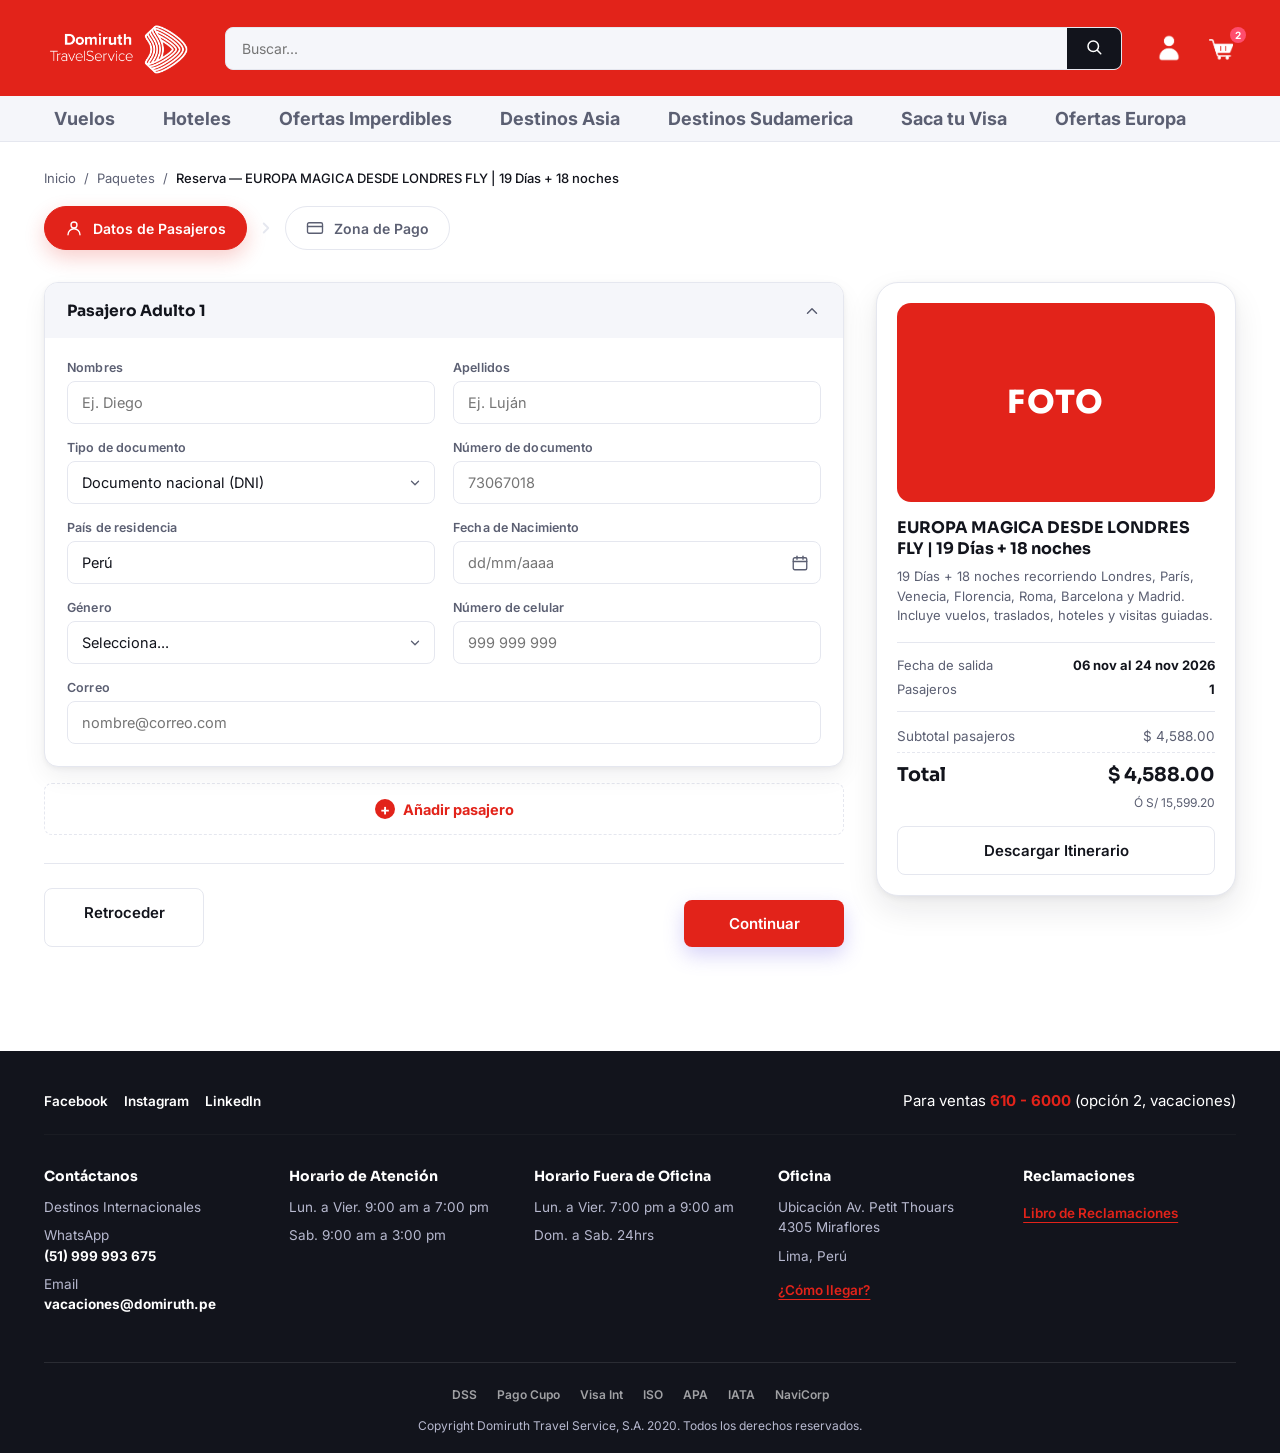
==== commit 6b51b10e: "Actualización del diseño de paquetes" ====
--- a/reserva.html
+++ b/reserva.html
@@ -63,6 +63,12 @@
     <span>/</span>
     <span class="breadcrumb__current" id="breadcrumbTitle">Reserva tu viaje</span>
   </nav>
+
+  <!-- Botón "Detalles del paquete": sólo visible en móvil (ver reserva.css). En escritorio permanece oculto y el resumen se ve siempre completo a la derecha. -->
+  <button class="package-details__toggle" type="button" id="packageDetailsToggle" aria-expanded="false" aria-controls="packageDetailsBody">
+    <span>Detalles del paquete</span>
+    <svg class="package-details__chevron" width="16" height="16" viewBox="0 0 24 24" fill="none"><path d="M6 9l6 6 6-6" stroke="currentColor" stroke-width="2.4" stroke-linecap="round" stroke-linejoin="round"/></svg>
+  </button>
 
   <!-- ============ STEPPER ============ -->
   <div class="reserva-stepper" id="reservaStepper">
@@ -77,24 +83,6 @@
     </span>
     <button class="stepper-item" type="button" data-step="2">
       <span class="stepper-icon">
-        <svg viewBox="0 0 24 24" fill="none" stroke="currentColor" stroke-width="1.8" stroke-linecap="round" stroke-linejoin="round"><rect x="4" y="8" width="16" height="12" rx="2"></rect><path d="M9 8V6a3 3 0 0 1 6 0v2"></path></svg>
-      </span>
-      <span class="stepper-label">Equipaje</span>
-    </button>
-    <span class="stepper-arrow" aria-hidden="true">
-      <svg viewBox="0 0 24 24" fill="none" stroke="currentColor" stroke-width="2.5" stroke-linecap="round" stroke-linejoin="round"><polyline points="9 6 15 12 9 18"></polyline></svg>
-    </span>
-    <button class="stepper-item" type="button" data-step="3">
-      <span class="stepper-icon">
-        <svg viewBox="0 0 24 24" fill="none" stroke="currentColor" stroke-width="1.8" stroke-linecap="round" stroke-linejoin="round"><path d="M3 21h18"></path><path d="M5 21V7l7-4 7 4v14"></path><path d="M9 21v-6h6v6"></path></svg>
-      </span>
-      <span class="stepper-label">Alojamiento</span>
-    </button>
-    <span class="stepper-arrow" aria-hidden="true">
-      <svg viewBox="0 0 24 24" fill="none" stroke="currentColor" stroke-width="2.5" stroke-linecap="round" stroke-linejoin="round"><polyline points="9 6 15 12 9 18"></polyline></svg>
-    </span>
-    <button class="stepper-item" type="button" data-step="4">
-      <span class="stepper-icon">
         <svg viewBox="0 0 24 24" fill="none" stroke="currentColor" stroke-width="1.8" stroke-linecap="round" stroke-linejoin="round"><rect x="2" y="5" width="20" height="14" rx="2"></rect><path d="M2 10h20"></path></svg>
       </span>
       <span class="stepper-label">Zona de Pago</span>
@@ -183,153 +171,8 @@
         </div>
       </section>
 
-      <!-- PASO 2: EQUIPAJE -->
+      <!-- PASO 2: ZONA DE PAGO -->
       <section class="reserva-step" data-step-panel="2">
-        <p class="step-intro">Elige el equipaje que llevará cada pasajero. Puedes seleccionar una sola opción por pasajero.</p>
-
-        <div class="luggage-tabs" id="luggageTabs"></div>
-
-        <div class="luggage-grid" id="luggageGrid">
-          <button class="luggage-card" type="button" data-luggage-id="mano" data-price="0">
-            <span class="luggage-card__icon">
-              <svg viewBox="0 0 24 24" fill="none" stroke="currentColor" stroke-width="1.6" stroke-linecap="round" stroke-linejoin="round"><rect x="6" y="8" width="12" height="13" rx="1.5"></rect><path d="M9.5 8V6a2.5 2.5 0 0 1 5 0v2"></path><line x1="10" y1="12" x2="10" y2="17"></line><line x1="14" y1="12" x2="14" y2="17"></line></svg>
-            </span>
-            <span class="luggage-card__title">Equipaje 1<br>Personal</span>
-            <span class="luggage-card__desc">1 bolso o mochila pequeña · 40x30x15 cm · debajo del asiento</span>
-            <span class="luggage-card__price">Incluido</span>
-            <span class="luggage-card__cta">Seleccionar</span>
-          </button>
-
-          <button class="luggage-card" type="button" data-luggage-id="cabina" data-price="45">
-            <span class="luggage-card__icon">
-              <svg viewBox="0 0 24 24" fill="none" stroke="currentColor" stroke-width="1.6" stroke-linecap="round" stroke-linejoin="round"><rect x="5" y="6" width="14" height="16" rx="2"></rect><path d="M9 6V4.5A1.5 1.5 0 0 1 10.5 3h3A1.5 1.5 0 0 1 15 4.5V6"></path><line x1="5" y1="12" x2="19" y2="12"></line></svg>
-            </span>
-            <span class="luggage-card__title">Equipaje 2<br>En cabina</span>
-            <span class="luggage-card__desc">1 maleta de cabina · hasta 8 kg · 55x35x25 cm</span>
-            <span class="luggage-card__price">USD 45.00</span>
-            <span class="luggage-card__cta">Seleccionar</span>
-          </button>
-
-          <button class="luggage-card" type="button" data-luggage-id="facturado" data-price="80">
-            <span class="luggage-card__icon">
-              <svg viewBox="0 0 24 24" fill="none" stroke="currentColor" stroke-width="1.6" stroke-linecap="round" stroke-linejoin="round"><rect x="4" y="7" width="16" height="15" rx="2"></rect><path d="M9 7V5a2 2 0 0 1 2-2h2a2 2 0 0 1 2 2v2"></path><line x1="4" y1="13" x2="20" y2="13"></line><line x1="10" y1="16" x2="14" y2="16"></line></svg>
-            </span>
-            <span class="luggage-card__title">Equipaje 3<br>Facturado</span>
-            <span class="luggage-card__desc">1 maleta facturada · hasta 23 kg</span>
-            <span class="luggage-card__price">USD 80.00</span>
-            <span class="luggage-card__cta">Seleccionar</span>
-          </button>
-        </div>
-
-        <div class="reserva-actions">
-          <button class="btn btn--outline" type="button" data-go-next="1">Retroceder</button>
-          <button class="btn btn--secondary" type="button" data-go-next="3">Continuar</button>
-        </div>
-      </section>
-
-      <!-- PASO 3: ALOJAMIENTO -->
-      <section class="reserva-step" data-step-panel="3">
-        <p class="step-intro">Alojamiento incluido en tu paquete. Estos son los hoteles previstos para tu itinerario.</p>
-
-        <div class="hotel-tabs" id="hotelTabs">
-          <button class="hotel-tab is-active" type="button" data-hotel-tab="espana">España</button>
-          <button class="hotel-tab" type="button" data-hotel-tab="francia">Francia</button>
-        </div>
-
-        <div class="hotel-grid" data-hotel-panel="espana">
-          <article class="hotel-card">
-            <div class="hotel-card__img"><img src="img/PAQUETE/Londres.jpg" alt="Hotel Encanto Londres" onerror="this.style.display='none'"></div>
-            <div class="hotel-card__body">
-              <span class="badge badge--oc">BARCELONA</span>
-              <p class="hotel-card__stars">Hotel ✰✰✰✰</p>
-              <h4>Hotel Encanto Londres</h4>
-              <p>Ubicación céntrica cerca de las principales estaciones, ideal para moverse a pie por la ciudad.</p>
-              <span class="hotel-card__nights">4 días y 3 noches</span>
-            </div>
-          </article>
-          <article class="hotel-card">
-            <div class="hotel-card__img"><img src="img/PAQUETE/paris.jpg" alt="Hotel Encanto París" onerror="this.style.display='none'"></div>
-            <div class="hotel-card__body">
-              <span class="badge badge--oc">MADRID</span>
-              <p class="hotel-card__stars">Hotel ✰✰✰✰</p>
-              <h4>Hotel Encanto París</h4>
-              <p>A pocos minutos del Sena, con atención personalizada y ambiente clásico parisino.</p>
-              <span class="hotel-card__nights">4 días y 3 noches</span>
-            </div>
-          </article>
-          <article class="hotel-card">
-            <div class="hotel-card__img"><img src="img/PAQUETE/venecia.jpg" alt="Hotel Encanto Venecia" onerror="this.style.display='none'"></div>
-            <div class="hotel-card__body">
-              <span class="badge badge--oc">FLORENCIA</span>
-              <p class="hotel-card__stars">Hotel ✰✰✰✰</p>
-              <h4>Hotel Encanto Venecia</h4>
-              <p>Alojamiento con encanto veneciano, próximo a los principales canales y vaporettos.</p>
-              <span class="hotel-card__nights">4 días y 3 noches</span>
-            </div>
-          </article>
-          <article class="hotel-card">
-            <div class="hotel-card__img"><img src="img/PAQUETE/roma.jpg" alt="Hotel Encanto Roma" onerror="this.style.display='none'"></div>
-            <div class="hotel-card__body">
-              <span class="badge badge--oc">PALMAS</span>
-              <p class="hotel-card__stars">Hotel ✰✰✰✰</p>
-              <h4>Hotel Encanto Roma</h4>
-              <p>Ubicación céntrica cercana a los sitios históricos, con atención cálida y personalizada.</p>
-              <span class="hotel-card__nights">4 días y 3 noches</span>
-            </div>
-          </article>
-        </div>
-
-        <div class="hotel-grid" data-hotel-panel="francia" hidden>
-          <article class="hotel-card">
-            <div class="hotel-card__img"><img src="img/PAQUETE/Londres3.jpg" alt="Hotel Superior Londres" onerror="this.style.display='none'"></div>
-            <div class="hotel-card__body">
-              <span class="badge badge--teal">PARIS</span>
-              <p class="hotel-card__stars">Hotel ✰✰✰✰</p>
-              <h4>Hotel Superior Londres</h4>
-              <p>Hotel boutique con mejores vistas y comodidades superiores en el centro de la ciudad.</p>
-              <span class="hotel-card__nights">4 días y 3 noches</span>
-            </div>
-          </article>
-          <article class="hotel-card">
-            <div class="hotel-card__img"><img src="img/PAQUETE/paris2.jpg" alt="Hotel Superior París" onerror="this.style.display='none'"></div>
-            <div class="hotel-card__body">
-              <span class="badge badge--teal">PARIS</span>
-              <p class="hotel-card__stars">Hotel ✰✰✰✰</p>
-              <h4>Hotel Superior París</h4>
-              <p>Mayores comodidades y ubicación privilegiada cerca de los principales atractivos.</p>
-              <span class="hotel-card__nights">4 días y 3 noches</span>
-            </div>
-          </article>
-          <article class="hotel-card">
-            <div class="hotel-card__img"><img src="img/PAQUETE/venecia-2.jpg" alt="Hotel Superior Venecia" onerror="this.style.display='none'"></div>
-            <div class="hotel-card__body">
-              <span class="badge badge--teal">PARIS</span>
-              <p class="hotel-card__stars">Hotel ✰✰✰✰</p>
-              <h4>Hotel Superior Venecia</h4>
-              <p>Hotel boutique de 4-5 estrellas con vistas privilegiadas sobre los canales.</p>
-              <span class="hotel-card__nights">4 días y 3 noches</span>
-            </div>
-          </article>
-          <article class="hotel-card">
-            <div class="hotel-card__img"><img src="img/PAQUETE/roma2.jpg" alt="Hotel Superior Roma" onerror="this.style.display='none'"></div>
-            <div class="hotel-card__body">
-              <span class="badge badge--teal">PARIS</span>
-              <p class="hotel-card__stars">Hotel ✰✰✰✰</p>
-              <h4>Hotel Superior Roma</h4>
-              <p>Comodidades superiores y excelente ubicación cerca de los sitios más emblemáticos.</p>
-              <span class="hotel-card__nights">4 días y 3 noches</span>
-            </div>
-          </article>
-        </div>
-
-        <div class="reserva-actions">
-          <button class="btn btn--outline" type="button" data-go-next="2">Retroceder</button>
-          <button class="btn btn--secondary" type="button" data-go-next="4">Continuar</button>
-        </div>
-      </section>
-
-      <!-- PASO 4: ZONA DE PAGO -->
-      <section class="reserva-step" data-step-panel="4">
 
         <div class="billing-box">
           <h3 class="pago-section__title">
@@ -380,50 +223,83 @@
         <div class="card-box">
           <h3 class="pago-section__title">
             <svg viewBox="0 0 24 24" fill="none" stroke="currentColor" stroke-width="1.6" stroke-linecap="round" stroke-linejoin="round"><rect x="2" y="5" width="20" height="14" rx="2"></rect><path d="M2 10h20"></path></svg>
-            Datos de la tarjeta
+            Método de pago
           </h3>
-          <div class="card-box__notice">
-            <svg viewBox="0 0 24 24" fill="none" stroke="currentColor" stroke-width="1.8"><circle cx="12" cy="12" r="9"></circle><line x1="12" y1="11" x2="12" y2="16"></line><circle cx="12" cy="8" r="0.6" fill="currentColor"></circle></svg>
-            <span>Activa compras por internet en la app de tu banco o llamando al teléfono que está en la tarjeta.</span>
+
+          <div class="payment-methods" id="paymentMethods">
+
+            <label class="payment-option is-active" data-payment-option="tarjeta">
+              <span class="payment-option__head">
+                <span class="payment-option__radio"></span>
+                <input type="radio" name="metodoPago" value="tarjeta" checked>
+                <svg class="payment-option__icon payment-option__icon--svg" viewBox="0 0 24 24" fill="none" stroke="currentColor" stroke-width="1.6"><rect x="2" y="5" width="20" height="14" rx="2"></rect><line x1="2" y1="10" x2="22" y2="10"></line></svg>
+                <strong>Datos de la tarjeta</strong>
+              </span>
+              <span class="payment-option__body">
+                <div class="card-box__notice">
+                  <svg viewBox="0 0 24 24" fill="none" stroke="currentColor" stroke-width="1.8"><circle cx="12" cy="12" r="9"></circle><line x1="12" y1="11" x2="12" y2="16"></line><circle cx="12" cy="8" r="0.6" fill="currentColor"></circle></svg>
+                  <span>Activa compras por internet en la app de tu banco o llamando al teléfono que está en la tarjeta.</span>
+                </div>
+
+                <div class="form-field">
+                  <label>Número de tarjeta</label>
+                  <div class="card-number-wrap">
+                    <input type="text" name="numeroTarjeta" placeholder="0000 0000 0000 0000" inputmode="numeric" maxlength="19">
+                    <svg viewBox="0 0 24 24" fill="none" stroke="currentColor" stroke-width="1.6"><rect x="2" y="5" width="20" height="14" rx="2"></rect><line x1="2" y1="10" x2="22" y2="10"></line></svg>
+                  </div>
+                </div>
+                <div class="form-field">
+                  <label>Nombre del titular</label>
+                  <input type="text" name="nombreTitular" placeholder="Ej.: María López">
+                  <span class="field-hint">Como aparece en la tarjeta.</span>
+                </div>
+                <div class="form-grid form-grid--2">
+                  <div class="form-field">
+                    <label>Vencimiento</label>
+                    <input type="text" name="vencimiento" placeholder="MM/AA" maxlength="5">
+                  </div>
+                  <div class="form-field">
+                    <label>Código de seguridad</label>
+                    <input type="text" name="cvv" placeholder="000" inputmode="numeric" maxlength="4">
+                  </div>
+                </div>
+                <div class="form-field">
+                  <label>Documento del titular</label>
+                  <div class="doc-titular-wrap">
+                    <select name="docTitularTipo">
+                      <option value="dni">DNI</option>
+                      <option value="ce">CE</option>
+                      <option value="pasaporte">Pasaporte</option>
+                    </select>
+                    <input type="text" name="docTitularNumero" placeholder="00.000.000">
+                  </div>
+                </div>
+              </span>
+            </label>
+
+            <label class="payment-option" data-payment-option="efectivo">
+              <span class="payment-option__head">
+                <span class="payment-option__radio"></span>
+                <input type="radio" name="metodoPago" value="efectivo">
+                <img src="img/efectivo.png" alt="" class="payment-option__icon" onerror="this.style.display='none'">
+                <strong>Pago en efectivo</strong>
+              </span>
+            </label>
+
+            <label class="payment-option" data-payment-option="bcp">
+              <span class="payment-option__head">
+                <span class="payment-option__radio"></span>
+                <input type="radio" name="metodoPago" value="bcp">
+                <img src="img/bcp-logo.png" alt="" class="payment-option__icon" onerror="this.style.display='none'">
+                <strong>Cuoteálo con el BCP</strong>
+              </span>
+            </label>
+
           </div>
-
-          <div class="form-field">
-            <label>Número de tarjeta</label>
-            <div class="card-number-wrap">
-              <input type="text" name="numeroTarjeta" placeholder="0000 0000 0000 0000" inputmode="numeric" maxlength="19">
-              <svg viewBox="0 0 24 24" fill="none" stroke="currentColor" stroke-width="1.6"><rect x="2" y="5" width="20" height="14" rx="2"></rect><line x1="2" y1="10" x2="22" y2="10"></line></svg>
-            </div>
-          </div>
-          <div class="form-field">
-            <label>Nombre del titular</label>
-            <input type="text" name="nombreTitular" placeholder="Ej.: María López">
-            <span class="field-hint">Como aparece en la tarjeta.</span>
-          </div>
-          <div class="form-grid form-grid--2">
-            <div class="form-field">
-              <label>Vencimiento</label>
-              <input type="text" name="vencimiento" placeholder="MM/AA" maxlength="5">
-            </div>
-            <div class="form-field">
-              <label>Código de seguridad</label>
-              <input type="text" name="cvv" placeholder="000" inputmode="numeric" maxlength="4">
-            </div>
-          </div>
-          <div class="form-field">
-            <label>Documento del titular</label>
-            <div class="doc-titular-wrap">
-              <select name="docTitularTipo">
-                <option value="dni">DNI</option>
-                <option value="ce">CE</option>
-                <option value="pasaporte">Pasaporte</option>
-              </select>
-              <input type="text" name="docTitularNumero" placeholder="00.000.000">
-            </div>
-          </div>
         </div>
 
         <div class="reserva-actions">
-          <button class="btn btn--outline" type="button" data-go-next="3">Retroceder</button>
+          <button class="btn btn--outline" type="button" data-go-next="1">Retroceder</button>
           <button class="btn btn--secondary" type="button" id="payBtn">Pagar</button>
         </div>
       </section>
@@ -433,12 +309,6 @@
     <!-- ---------- COLUMNA DERECHA: RESUMEN ---------- -->
     <aside class="reserva-summary">
       <div class="summary-card" id="summaryCard">
-
-        <!-- Este botón sólo es visible en móvil (ver reserva.css). En escritorio el resumen se ve siempre completo. -->
-        <button class="package-details__toggle" type="button" id="packageDetailsToggle" aria-expanded="false" aria-controls="packageDetailsBody">
-          <span>Detalles del paquete</span>
-          <svg class="package-details__chevron" width="16" height="16" viewBox="0 0 24 24" fill="none"><path d="M6 9l6 6 6-6" stroke="currentColor" stroke-width="2.4" stroke-linecap="round" stroke-linejoin="round"/></svg>
-        </button>
 
         <div class="package-details__body" id="packageDetailsBody">
           <div class="summary-card__img" id="summaryImg">FOTO</div>
@@ -454,10 +324,6 @@
             <div class="summary-card__row">
               <span>Subtotal pasajeros</span>
               <span id="summarySubtotal">$ 4,588.00</span>
-            </div>
-            <div class="summary-card__row" id="summaryLuggageRow" hidden>
-              <span>Equipaje adicional</span>
-              <span id="summaryLuggage">$ 0.00</span>
             </div>
             <div class="summary-card__row summary-card__row--total">
               <span>Total</span>
--- a/reserva.css
+++ b/reserva.css
@@ -494,6 +494,44 @@
   .billing-option__fields{ grid-template-columns: 1fr; }
 }
 
+/* ---------- Métodos de pago (tarjeta / efectivo / BCP) ---------- */
+.payment-methods{ display: flex; flex-direction: column; gap: 10px; }
+.payment-option{
+  display: block;
+  border: 1.5px solid var(--line);
+  border-radius: var(--radius-md);
+  padding: 16px 18px;
+  cursor: pointer;
+  background: #fff;
+  box-shadow: 0 2px 5px rgba(18,20,28,.05), 0 10px 24px rgba(18,20,28,.06);
+  transition: border-color .15s ease, background .15s ease;
+}
+.payment-option.is-active{ border-color: var(--ink); background: var(--bg-soft); }
+.payment-option__head{ display: flex; align-items:center; gap: 10px; font-size: 14.5px; }
+.payment-option__head input{ display:none; }
+.payment-option__radio{
+  width: 18px; height: 18px;
+  border-radius: 50%;
+  border: 1.5px solid var(--line);
+  flex-shrink: 0;
+  position: relative;
+}
+.payment-option.is-active .payment-option__radio{ border-color: var(--ink); }
+.payment-option.is-active .payment-option__radio::after{
+  content:"";
+  position:absolute; inset: 3px;
+  border-radius: 50%;
+  background: var(--ink);
+}
+.payment-option__icon{ width: 22px; height: 22px; flex-shrink: 0; object-fit: contain; color: var(--ink-soft); }
+.payment-option__icon--svg{ color: var(--ink-soft); }
+.payment-option.is-active .payment-option__icon--svg{ color: var(--ink); }
+.payment-option__body{
+  display: none;
+  margin-top: 16px;
+}
+.payment-option.is-active .payment-option__body{ display: block; }
+
 .card-box{ max-width: 480px; }
 .card-box__notice{
   display: flex;
@@ -530,8 +568,12 @@
   box-shadow: 0 2px 6px rgba(18,20,28,.06), 0 14px 32px rgba(18,20,28,.09);
 }
 
-/* Botón "Detalles del paquete": oculto en escritorio, sólo aparece en móvil */
+/* Botón "Detalles del paquete": oculto en escritorio, sólo aparece en móvil.
+   Vive entre el breadcrumb y el stepper (ver reserva.html). */
 .package-details__toggle{ display: none; }
+@media (max-width: 640px){
+  .package-details__toggle{ margin-bottom: 20px; border-radius: var(--radius-md); }
+}
 .summary-card__img{
   width: 100%;
   aspect-ratio: 16/10;
